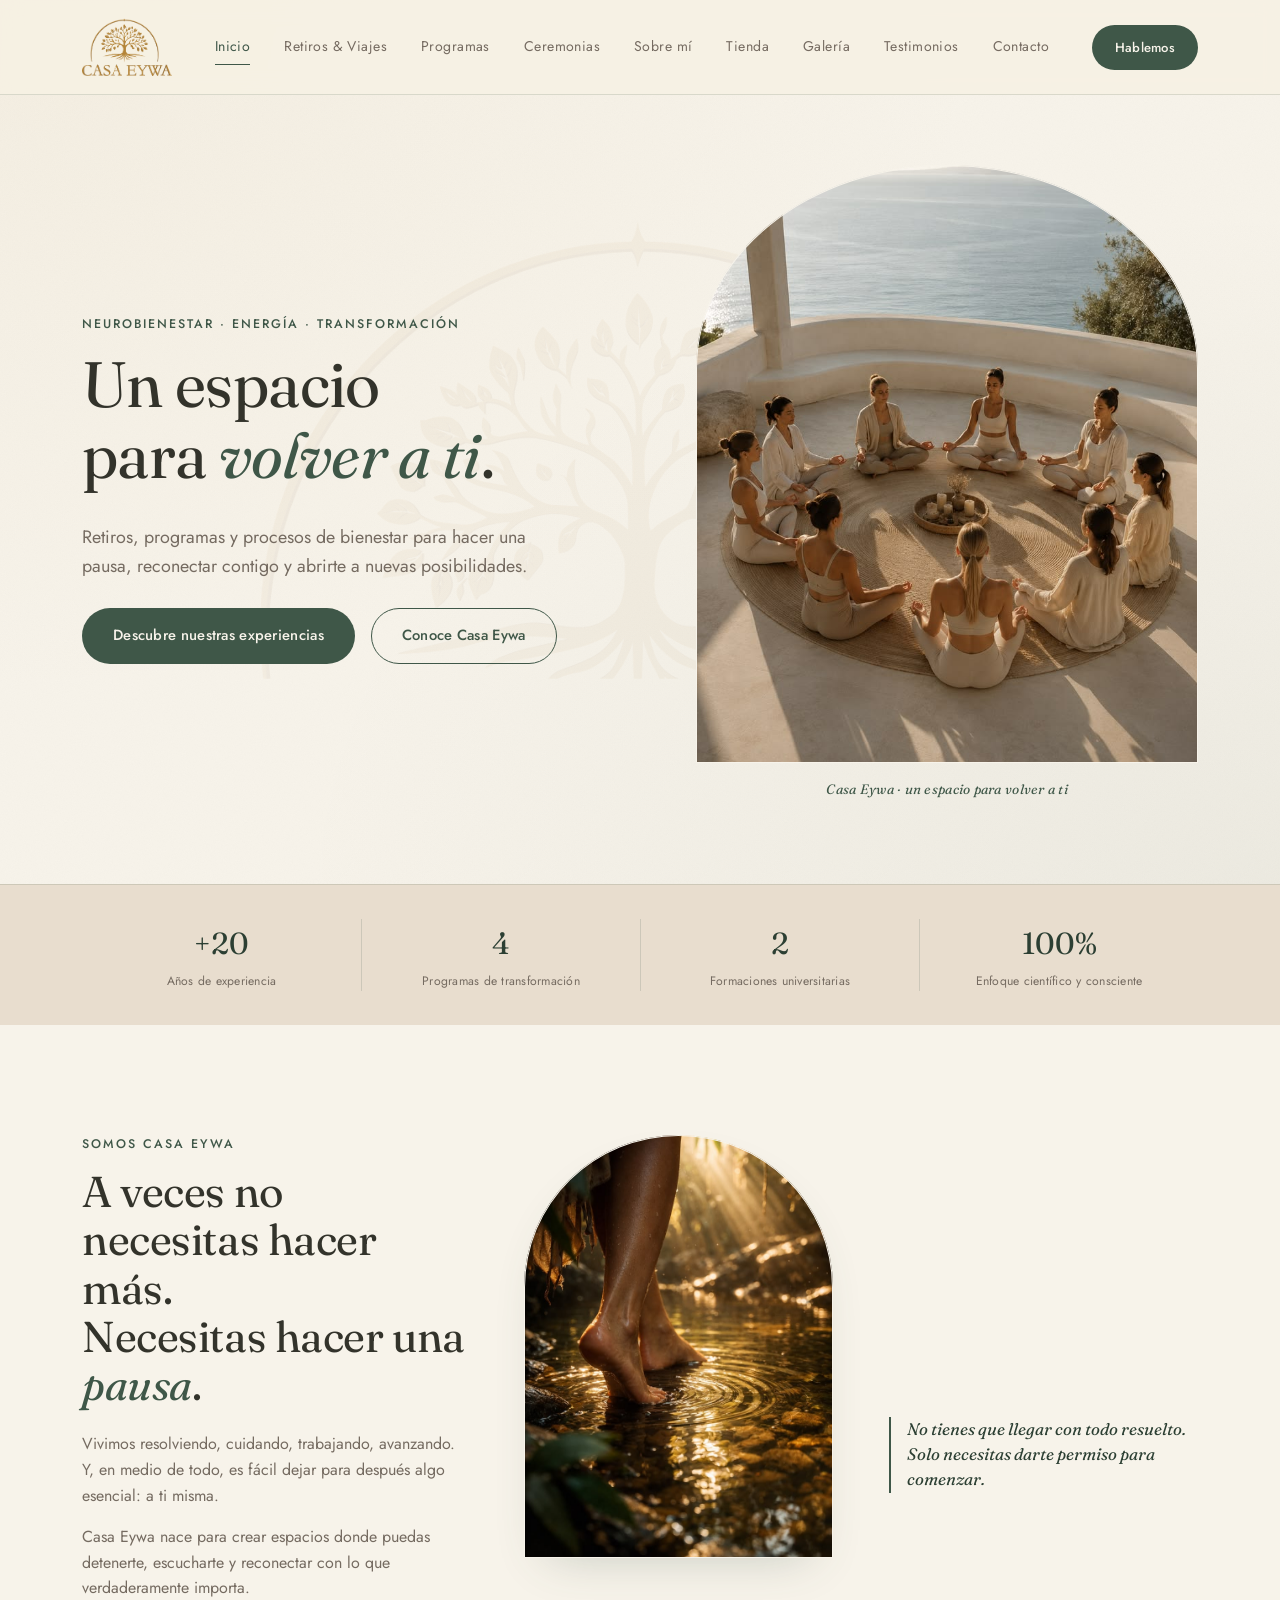
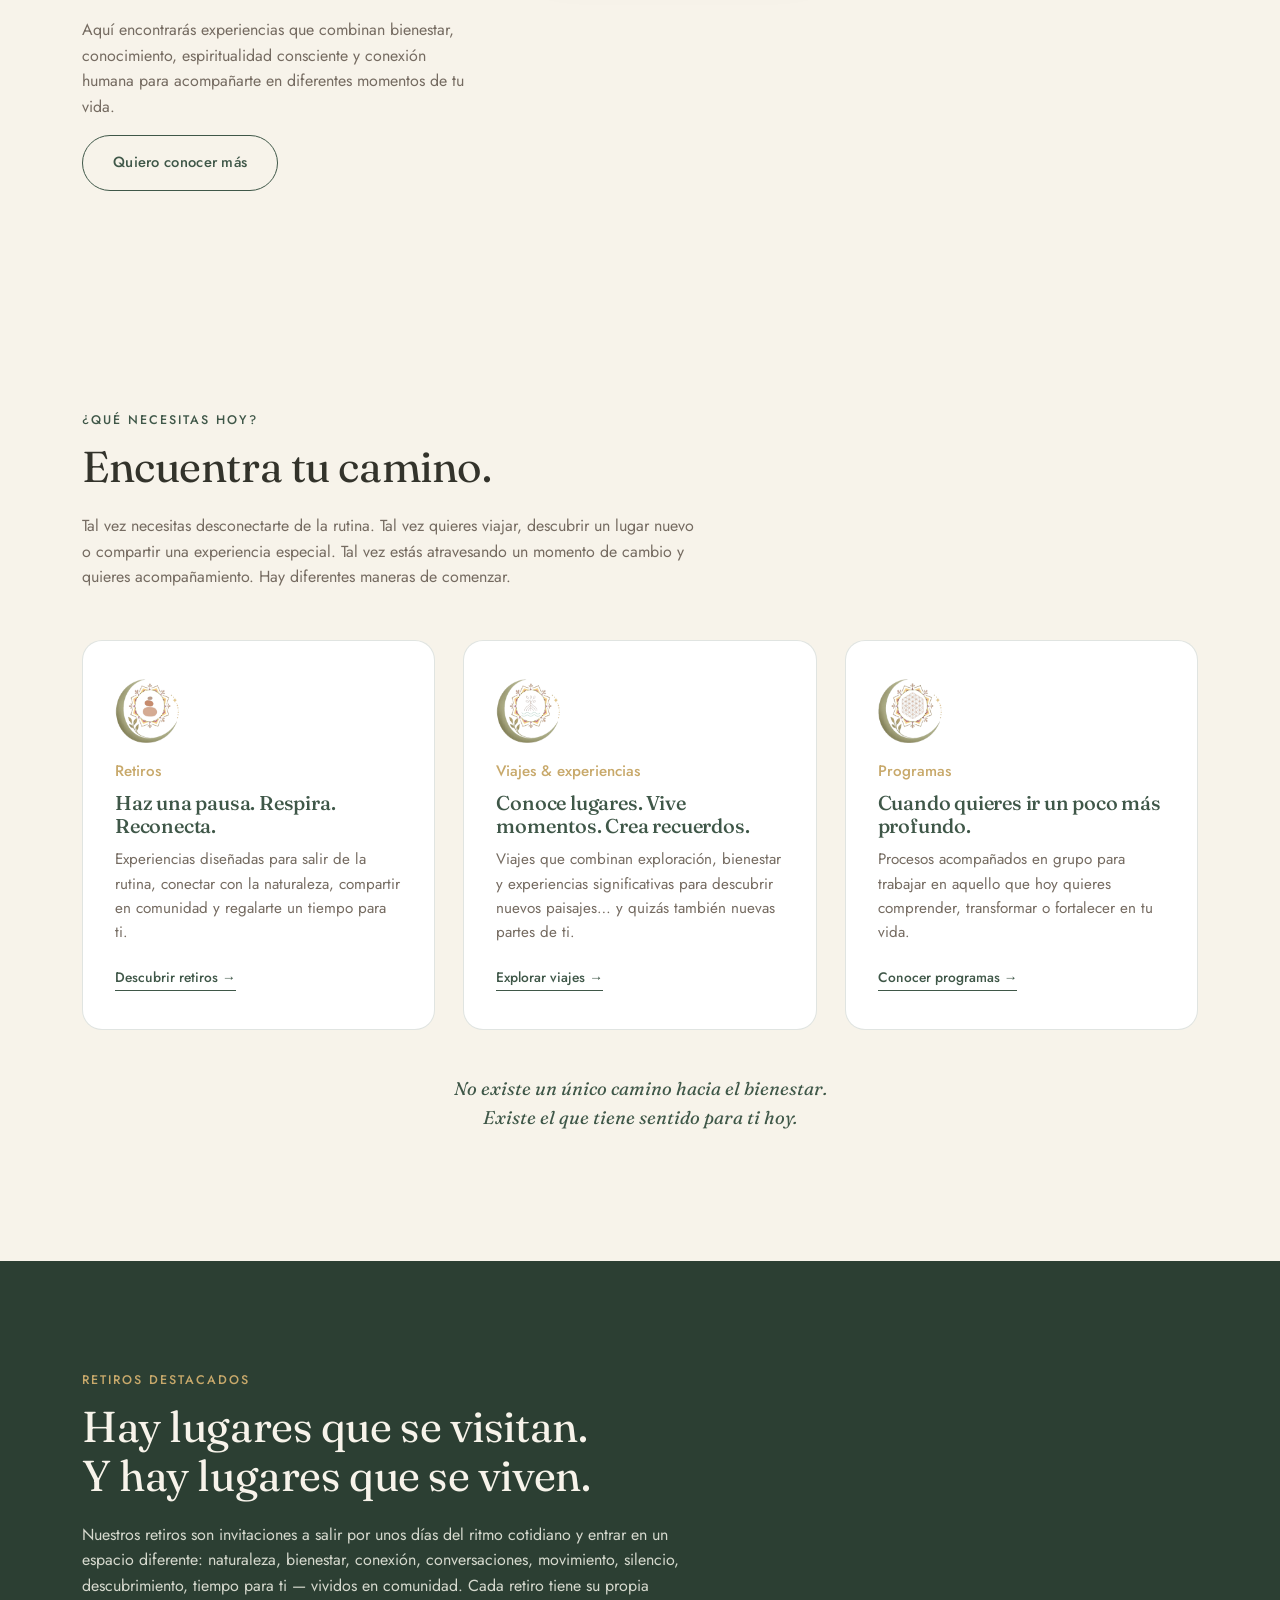
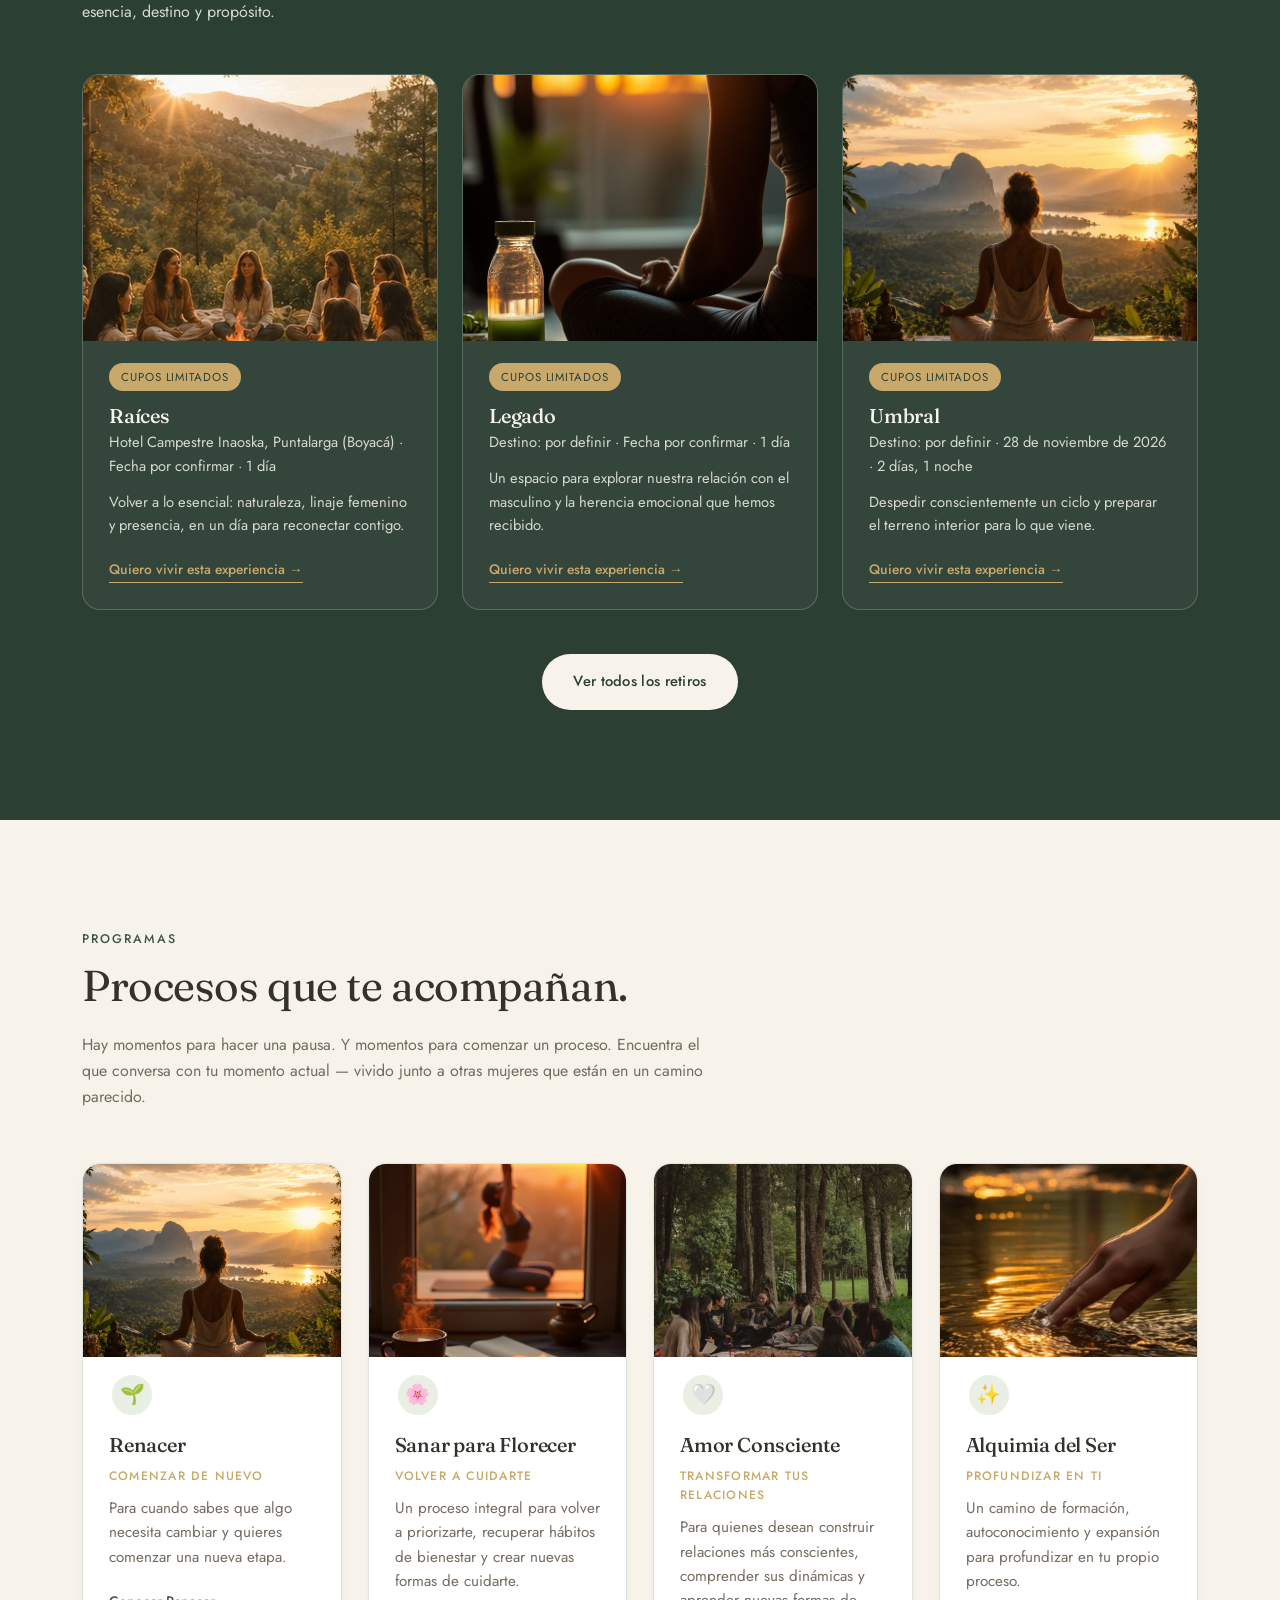
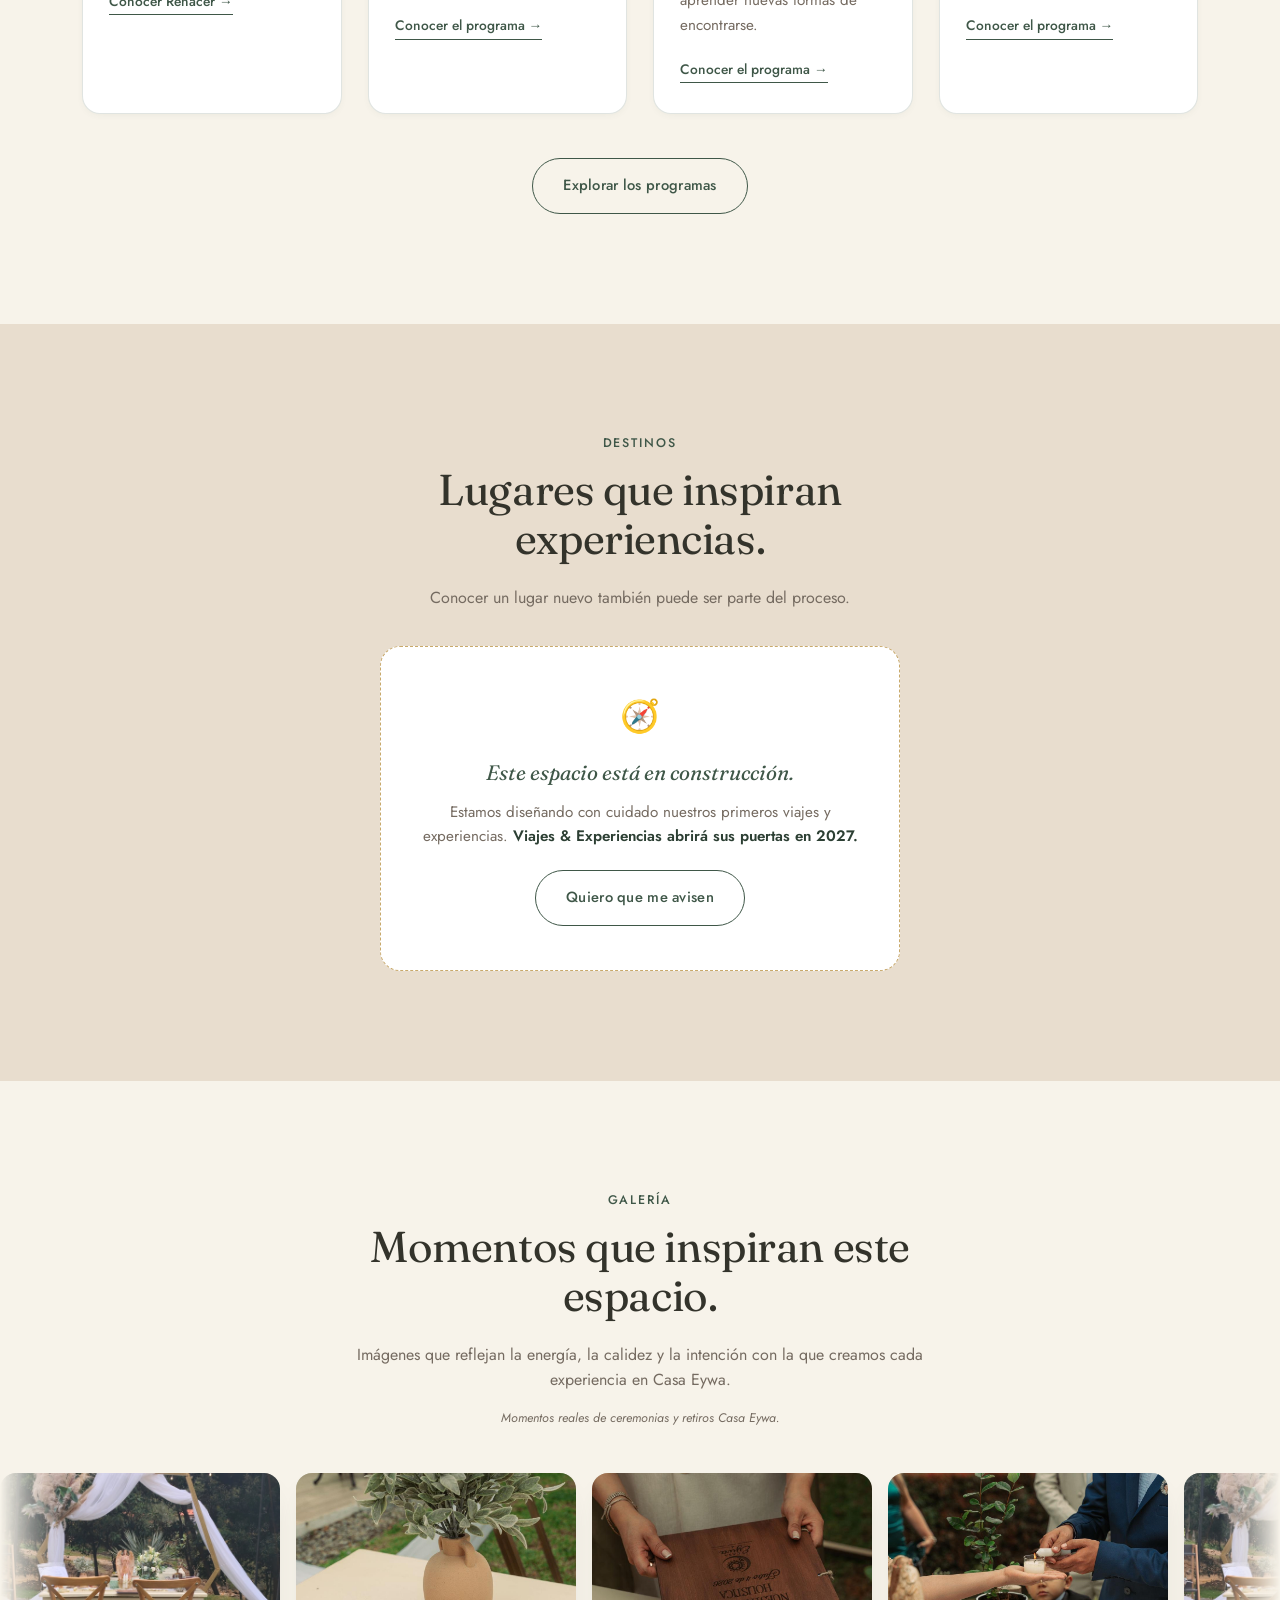
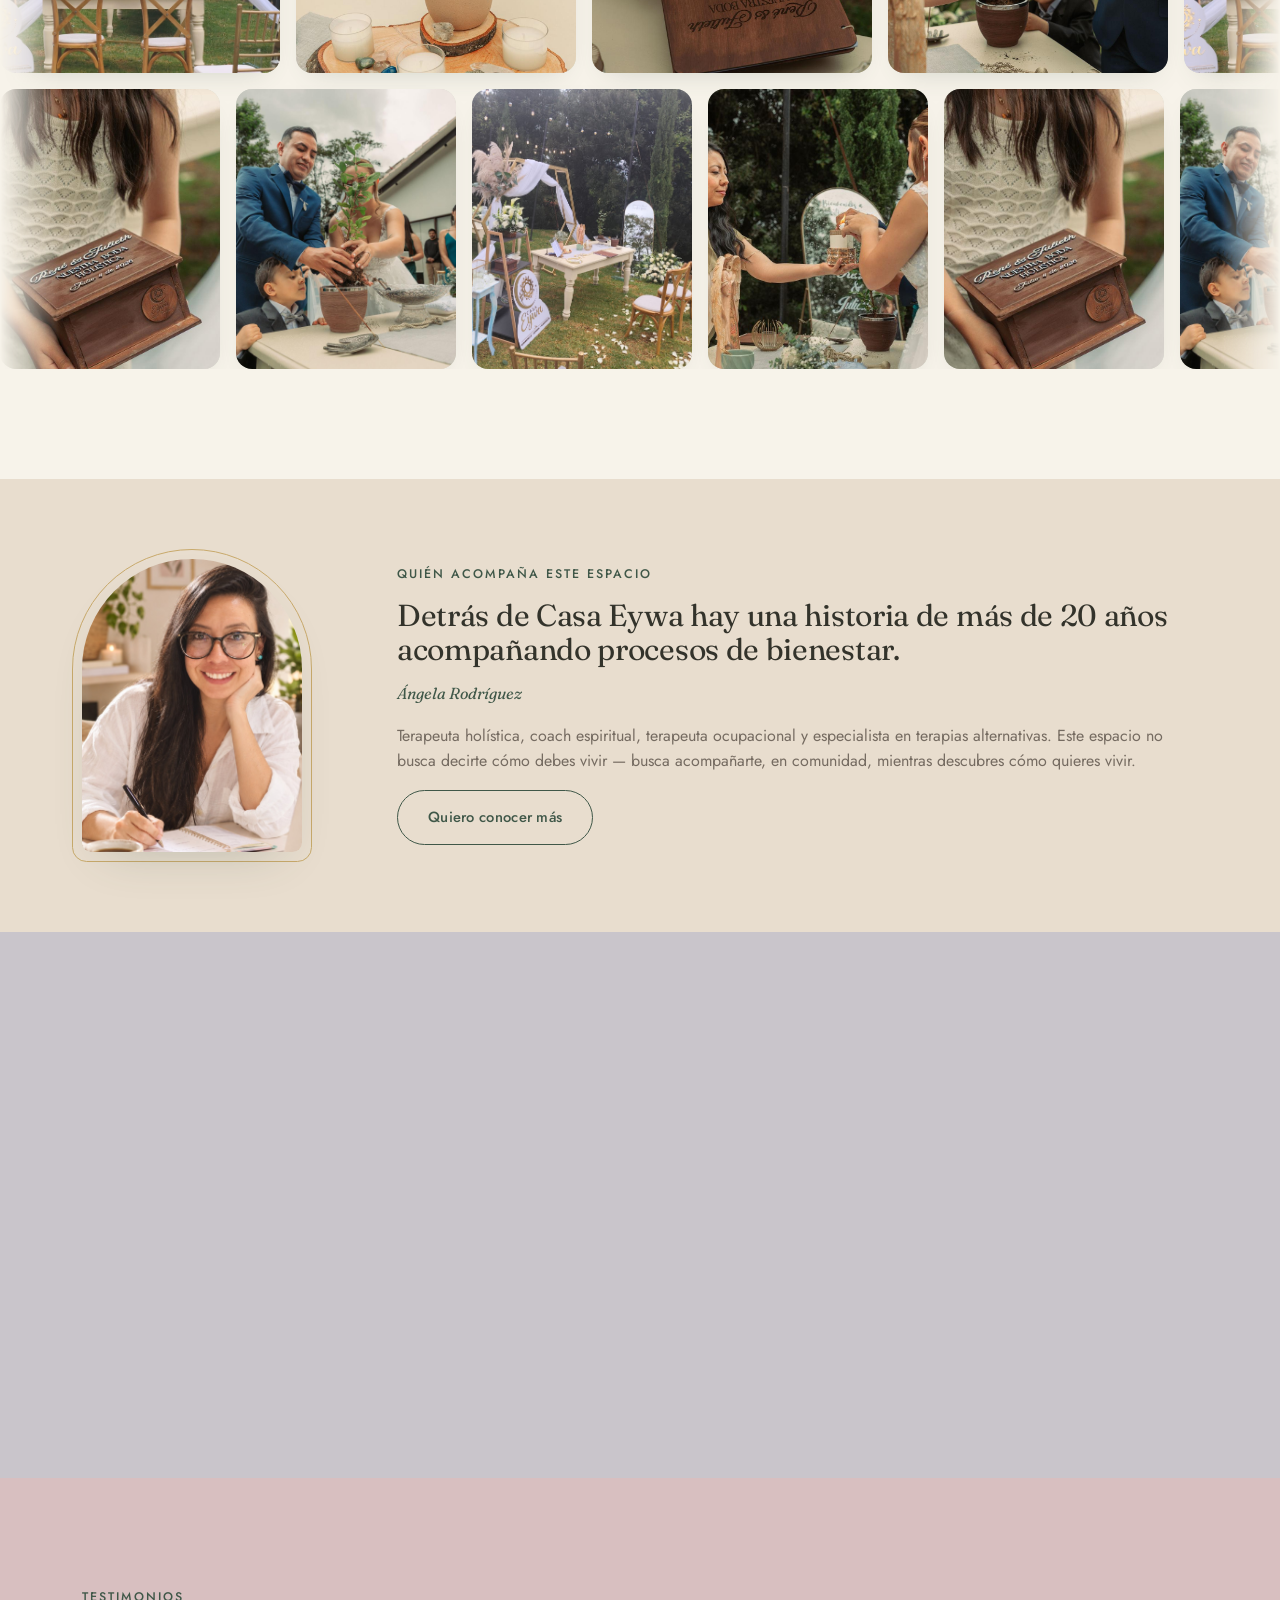
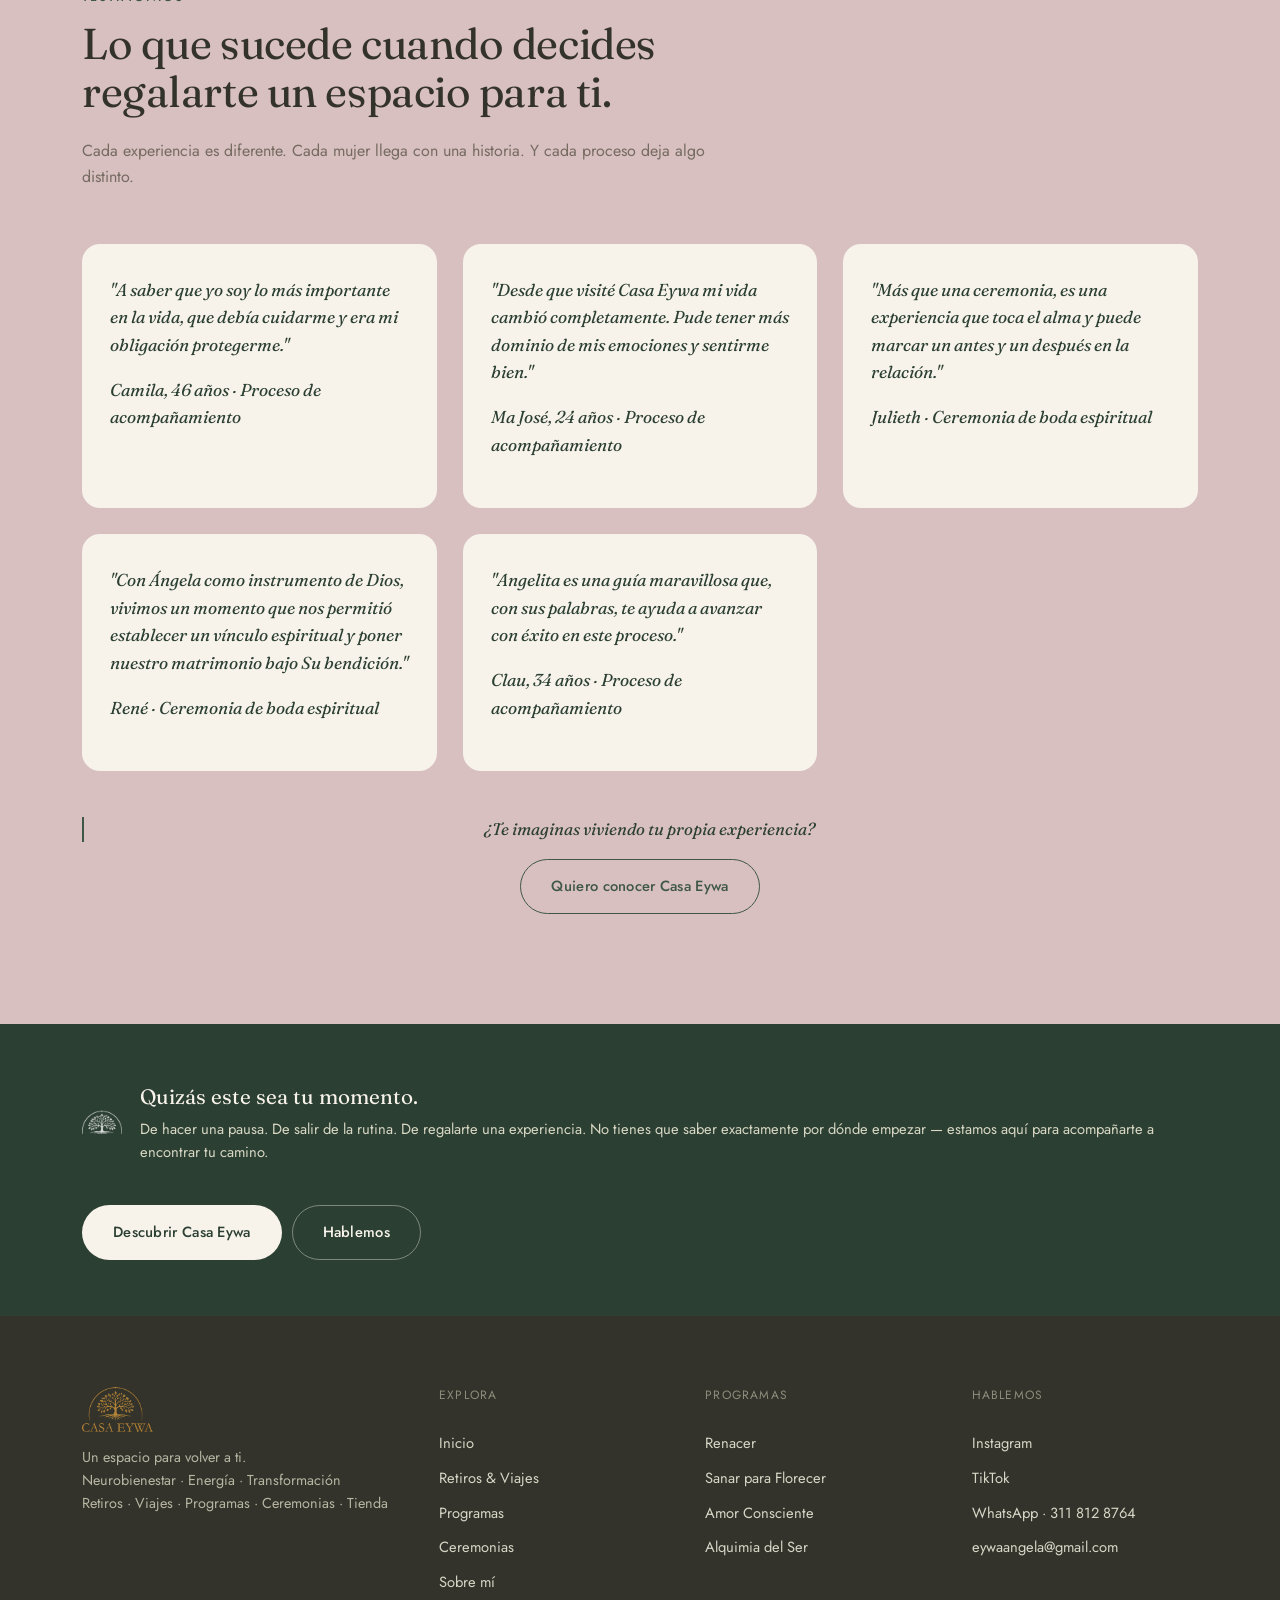
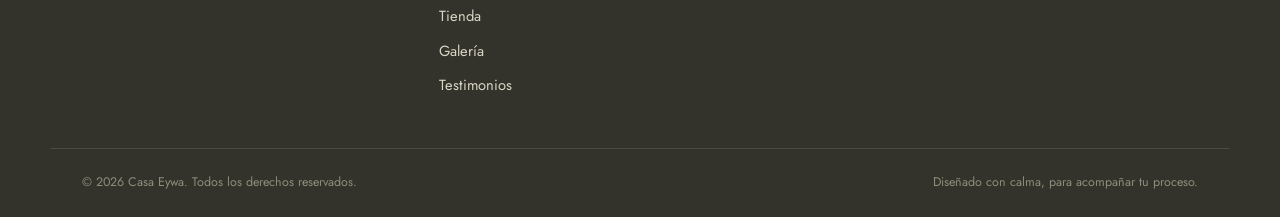
==== index.html @ fda8e7db "Add files via upload" ====
<!DOCTYPE html>
<html lang="es">
<head>
<meta charset="UTF-8">
<meta name="viewport" content="width=device-width, initial-scale=1.0">
<title>Casa Eywa — Un espacio para volver a ti</title>
<meta name="description" content="Retiros, viajes, programas y ceremonias para hacer una pausa, reconectar contigo y vivir experiencias de bienestar en comunidad. Casa Eywa.">
<link rel="preconnect" href="https://fonts.googleapis.com">
<link rel="preconnect" href="https://fonts.gstatic.com" crossorigin>
<link href="https://fonts.googleapis.com/css2?family=Fraunces:ital,opsz,wght@0,9..144,300;0,9..144,400;0,9..144,500;0,9..144,600;1,9..144,400;1,9..144,500&family=Tangerine:wght@400;700&family=Jost:wght@300;400;500;600&display=swap" rel="stylesheet">
<link rel="icon" type="image/png" href="img/favicon.png">
<link rel="stylesheet" href="css/style.css">
</head>
<body>

<img src="img/logo-icon.png" alt="" class="watermark-tree" aria-hidden="true">
<!-- ======================= HEADER ======================= -->
<header class="site-header" id="siteHeader">
  <div class="wrap header-inner">
    <a href="index.html" class="logo">
      <img src="img/logo-full.png" alt="Casa Eywa" class="logo-full-img logo-full-header">
    </a>

    <nav class="main-nav" id="mainNav">
      <a href="index.html" class="active">Inicio</a>
      <a href="retiros-viajes.html">Retiros &amp; Viajes</a>
      <a href="programas.html">Programas</a>
      <a href="ceremonias.html">Ceremonias</a>
      <a href="sobre-mi.html">Sobre mí</a>
      <a href="tienda.html">Tienda</a>
      <a href="index.html#galeria">Galería</a>
      <a href="index.html#testimonios">Testimonios</a>
      <a href="contacto.html">Contacto</a>
    </nav>

    <div class="header-actions">
      <a href="contacto.html" class="btn btn-primary btn-sm">Hablemos</a>
      <button class="nav-toggle" id="navToggle" aria-label="Abrir menú" aria-expanded="false">
        <span></span><span></span><span></span>
      </button>
    </div>
  </div>
</header>

<!-- ======================= HERO ======================= -->
<section class="hero">
  <div class="wrap hero-inner">
    <div class="hero-copy" data-reveal>
      <p class="eyebrow">Neurobienestar · Energía · Transformación</p>
      <h1>Un espacio<br>para <em>volver a ti</em>.</h1>
      <p class="hero-lead">Retiros, programas y procesos de bienestar para hacer una pausa, reconectar contigo y abrirte a nuevas posibilidades.</p>
      <div class="hero-actions">
        <a href="programas.html" class="btn btn-primary">Descubre nuestras experiencias</a>
        <a href="sobre-mi.html" class="btn btn-outline">Conoce Casa Eywa</a>
      </div>
    </div>

    <div class="hero-art" data-reveal>
      <div class="hero-art-frame">
        <img src="img/hero-circulo-mujeres.jpg" alt="Círculo de mujeres en meditación, comunidad y conexión" class="hero-photo-arch">
      </div>
      <p class="hero-art-caption">Casa Eywa · un espacio para volver a ti</p>
    </div>
  </div>

  <div class="stats-bar">
    <div class="wrap stats-inner">
      <div class="stat"><span class="stat-num">+20</span><span class="stat-label">Años de experiencia</span></div>
      <div class="stat"><span class="stat-num">4</span><span class="stat-label">Programas de transformación</span></div>
      <div class="stat"><span class="stat-num">2</span><span class="stat-label">Formaciones universitarias</span></div>
      <div class="stat"><span class="stat-num">100%</span><span class="stat-label">Enfoque científico y consciente</span></div>
    </div>
  </div>
</section>

<!-- ======================= MANIFIESTO ======================= -->
<section class="section manifesto">
  <div class="wrap manifesto-grid">
    <div class="manifesto-text" data-reveal>
      <p class="eyebrow">Somos Casa Eywa</p>
      <h2>A veces no necesitas hacer más.<br>Necesitas hacer una <em>pausa</em>.</h2>
      <p>Vivimos resolviendo, cuidando, trabajando, avanzando. Y, en medio de todo, es fácil dejar para después algo esencial: a ti misma.</p>
      <p>Casa Eywa nace para crear espacios donde puedas detenerte, escucharte y reconectar con lo que verdaderamente importa.</p>
      <p>Aquí encontrarás experiencias que combinan bienestar, conocimiento, espiritualidad consciente y conexión humana para acompañarte en diferentes momentos de tu vida.</p>
      <a href="sobre-mi.html" class="btn btn-outline">Quiero conocer más</a>
    </div>

    <div class="manifesto-art" data-reveal>
      <img src="img/ritual-agua-pies.jpg" alt="Ritual de agua dorada en el bosque, símbolo del camino interior" class="manifesto-photo-arch">
    </div>

    <div class="manifesto-list" data-reveal>
      <p class="need-quote">No tienes que llegar con todo resuelto.<br>Solo necesitas darte permiso para comenzar.</p>
    </div>
  </div>
</section>

<!-- ======================= EXPERIENCIAS — 3 PILARES ======================= -->
<section class="section pillars">
  <div class="wrap">
    <div class="pillars-intro" data-reveal>
      <p class="eyebrow">¿Qué necesitas hoy?</p>
      <h2>Encuentra tu camino.</h2>
      <p>Tal vez necesitas desconectarte de la rutina. Tal vez quieres viajar, descubrir un lugar nuevo o compartir una experiencia especial. Tal vez estás atravesando un momento de cambio y quieres acompañamiento. Hay diferentes maneras de comenzar.</p>
    </div>

    <div class="pillar-grid" data-reveal>
      <article class="pillar-card">
        <span class="pillar-ico"><img src="img/iconos/icono-piedras.png" alt="" class="pillar-ico-img"></span>
        <p class="pillar-kicker">Retiros</p>
        <h3>Haz una pausa. Respira. Reconecta.</h3>
        <p>Experiencias diseñadas para salir de la rutina, conectar con la naturaleza, compartir en comunidad y regalarte un tiempo para ti.</p>
        <a href="retiros-viajes.html#proximos-retiros" class="card-link">Descubrir retiros →</a>
      </article>

      <article class="pillar-card">
        <span class="pillar-ico"><img src="img/iconos/icono-arbol-agua.png" alt="" class="pillar-ico-img"></span>
        <p class="pillar-kicker">Viajes &amp; experiencias</p>
        <h3>Conoce lugares. Vive momentos. Crea recuerdos.</h3>
        <p>Viajes que combinan exploración, bienestar y experiencias significativas para descubrir nuevos paisajes… y quizás también nuevas partes de ti.</p>
        <a href="retiros-viajes.html" class="card-link">Explorar viajes →</a>
      </article>

      <article class="pillar-card">
        <span class="pillar-ico"><img src="img/iconos/icono-flor-vida.png" alt="" class="pillar-ico-img"></span>
        <p class="pillar-kicker">Programas</p>
        <h3>Cuando quieres ir un poco más profundo.</h3>
        <p>Procesos acompañados en grupo para trabajar en aquello que hoy quieres comprender, transformar o fortalecer en tu vida.</p>
        <a href="programas.html" class="card-link">Conocer programas →</a>
      </article>
    </div>

    <p class="transition-line" data-reveal>No existe un único camino hacia el bienestar.<br>Existe el que tiene sentido para ti hoy.</p>
  </div>
</section>

<!-- ======================= RETIROS DESTACADOS ======================= -->
<section class="section retreats" id="retiros">
  <div class="wrap">
    <div class="retreats-intro" data-reveal>
      <p class="eyebrow">Retiros destacados</p>
      <h2>Hay lugares que se visitan.<br>Y hay lugares que se viven.</h2>
      <p>Nuestros retiros son invitaciones a salir por unos días del ritmo cotidiano y entrar en un espacio diferente: naturaleza, bienestar, conexión, conversaciones, movimiento, silencio, descubrimiento, tiempo para ti — vividos en comunidad. Cada retiro tiene su propia esencia, destino y propósito.</p>
    </div>

    <div class="retreat-grid" id="retiros-home-list">
      <!-- Tarjetas de Raíces, Legado y Umbral cargadas desde content/retiros.json -->
    </div>
    <div class="retreats-cta" data-reveal>
      <a href="retiros-viajes.html#proximos-retiros" class="btn btn-light">Ver todos los retiros</a>
    </div>
  </div>
</section>

<!-- ======================= PROGRAMAS ======================= -->
<section class="section programs">
  <div class="wrap">
    <div class="section-head" data-reveal>
      <p class="eyebrow">Programas</p>
      <h2>Procesos que te acompañan.</h2>
      <p>Hay momentos para hacer una pausa. Y momentos para comenzar un proceso. Encuentra el que conversa con tu momento actual — vivido junto a otras mujeres que están en un camino parecido.</p>
    </div>

    <div class="program-grid" data-reveal>
      <article class="program-card">
        <img src="img/meditacion-amanecer.jpg" alt="Meditación al amanecer, un nuevo comienzo" class="program-photo">
        <div class="program-card-body">
        <span class="program-ico">🌱</span>
        <h3>Renacer</h3>
        <p class="program-tag">Comenzar de nuevo</p>
        <p>Para cuando sabes que algo necesita cambiar y quieres comenzar una nueva etapa.</p>
        <a href="programas.html#renacer" class="card-link">Conocer Renacer →</a>
        </div>
      </article>

      <article class="program-card">
        <img src="img/rutina-manana.jpg" alt="Rutina matutina de autocuidado, café y quietud" class="program-photo">
        <div class="program-card-body">
        <span class="program-ico">🌸</span>
        <h3>Sanar para Florecer</h3>
        <p class="program-tag">Volver a cuidarte</p>
        <p>Un proceso integral para volver a priorizarte, recuperar hábitos de bienestar y crear nuevas formas de cuidarte.</p>
        <a href="programas.html#sanar-florecer" class="card-link">Conocer el programa →</a>
        </div>
      </article>

      <article class="program-card">
        <img src="img/ceremonia-bosque.jpg" alt="Círculo de mujeres compartiendo en el bosque" class="program-photo">
        <div class="program-card-body">
        <span class="program-ico">🤍</span>
        <h3>Amor Consciente</h3>
        <p class="program-tag">Transformar tus relaciones</p>
        <p>Para quienes desean construir relaciones más conscientes, comprender sus dinámicas y aprender nuevas formas de encontrarse.</p>
        <a href="programas.html#amor-consciente" class="card-link">Conocer el programa →</a>
        </div>
      </article>

      <article class="program-card">
        <img src="img/ritual-agua-mano.jpg" alt="Ritual espiritual, mano tocando agua dorada" class="program-photo">
        <div class="program-card-body">
        <span class="program-ico">✨</span>
        <h3>Alquimia del Ser</h3>
        <p class="program-tag">Profundizar en ti</p>
        <p>Un camino de formación, autoconocimiento y expansión para profundizar en tu propio proceso.</p>
        <a href="programas.html#alquimia-del-ser" class="card-link">Conocer el programa →</a>
        </div>
      </article>
    </div>
    <div class="retreats-cta" data-reveal>
      <a href="programas.html" class="btn btn-outline">Explorar los programas</a>
    </div>
  </div>
</section>

<!-- ======================= DESTINOS ======================= -->
<section class="section destinos" id="destinos">
  <div class="wrap">
    <div class="section-head" data-reveal style="text-align:center; margin:0 auto 10px;">
      <p class="eyebrow">Destinos</p>
      <h2>Lugares que inspiran experiencias.</h2>
      <p>Conocer un lugar nuevo también puede ser parte del proceso.</p>
    </div>
    <div class="construction-note" data-reveal>
      <span class="construction-ico">🧭</span>
      <p class="construction-title">Este espacio está en construcción.</p>
      <p class="construction-text">Estamos diseñando con cuidado nuestros primeros viajes y experiencias. <strong>Viajes &amp; Experiencias abrirá sus puertas en 2027.</strong></p>
      <a href="contacto.html" class="btn btn-outline">Quiero que me avisen</a>
    </div>
  </div>
</section>

<!-- ======================= GALERÍA ======================= -->
<section class="section gallery" id="galeria">
  <div class="wrap">
    <div class="section-head" data-reveal style="text-align:center; margin:0 auto 10px;">
      <p class="eyebrow">Galería</p>
      <h2>Momentos que inspiran este espacio.</h2>
      <p>Imágenes que reflejan la energía, la calidez y la intención con la que creamos cada experiencia en Casa Eywa.</p>
      <p class="gallery-note">Momentos reales de ceremonias y retiros Casa Eywa.</p>
    </div>
  </div>

  <div class="gallery-marquee" data-reveal>
    <div class="marquee-row row-a">
      <button class="gallery-item" data-full="img/galeria/galeria-01.jpg"><img src="img/galeria/galeria-01.jpg" alt="Arco decorado para una ceremonia Casa Eywa" loading="lazy"></button>
      <button class="gallery-item" data-full="img/galeria/galeria-02.jpg"><img src="img/galeria/galeria-02.jpg" alt="Altar con velas y cristales, ritual Casa Eywa" loading="lazy"></button>
      <button class="gallery-item" data-full="img/galeria/galeria-03.jpg"><img src="img/galeria/galeria-03.jpg" alt="Álbum ceremonial Casa Eywa entregado en una boda" loading="lazy"></button>
      <button class="gallery-item" data-full="img/galeria/galeria-04.jpg"><img src="img/galeria/galeria-04.jpg" alt="Ritual de la llama compartida" loading="lazy"></button>
      <!-- duplicado para loop continuo -->
      <button class="gallery-item" data-full="img/galeria/galeria-01.jpg" aria-hidden="true" tabindex="-1"><img src="img/galeria/galeria-01.jpg" alt="" loading="lazy"></button>
      <button class="gallery-item" data-full="img/galeria/galeria-02.jpg" aria-hidden="true" tabindex="-1"><img src="img/galeria/galeria-02.jpg" alt="" loading="lazy"></button>
      <button class="gallery-item" data-full="img/galeria/galeria-03.jpg" aria-hidden="true" tabindex="-1"><img src="img/galeria/galeria-03.jpg" alt="" loading="lazy"></button>
      <button class="gallery-item" data-full="img/galeria/galeria-04.jpg" aria-hidden="true" tabindex="-1"><img src="img/galeria/galeria-04.jpg" alt="" loading="lazy"></button>
    </div>
    <div class="marquee-row row-b">
      <button class="gallery-item" data-full="img/galeria/galeria-05.jpg"><img src="img/galeria/galeria-05.jpg" alt="Caja ceremonial personalizada Casa Eywa" loading="lazy"></button>
      <button class="gallery-item" data-full="img/galeria/galeria-06.jpg"><img src="img/galeria/galeria-06.jpg" alt="Siembra simbólica en una ceremonia Casa Eywa" loading="lazy"></button>
      <button class="gallery-item" data-full="img/galeria/galeria-07.jpg"><img src="img/galeria/galeria-07.jpg" alt="Mesa ritual simbólica en una ceremonia Casa Eywa" loading="lazy"></button>
      <button class="gallery-item" data-full="img/galeria/galeria-08.jpg"><img src="img/galeria/galeria-08.jpg" alt="Encendido de vela simbólica en ceremonia Casa Eywa" loading="lazy"></button>
      <!-- duplicado para loop continuo -->
      <button class="gallery-item" data-full="img/galeria/galeria-05.jpg" aria-hidden="true" tabindex="-1"><img src="img/galeria/galeria-05.jpg" alt="" loading="lazy"></button>
      <button class="gallery-item" data-full="img/galeria/galeria-06.jpg" aria-hidden="true" tabindex="-1"><img src="img/galeria/galeria-06.jpg" alt="" loading="lazy"></button>
      <button class="gallery-item" data-full="img/galeria/galeria-07.jpg" aria-hidden="true" tabindex="-1"><img src="img/galeria/galeria-07.jpg" alt="" loading="lazy"></button>
      <button class="gallery-item" data-full="img/galeria/galeria-08.jpg" aria-hidden="true" tabindex="-1"><img src="img/galeria/galeria-08.jpg" alt="" loading="lazy"></button>
    </div>
  </div>
</section>

<!-- Lightbox -->
<div class="lightbox" id="lightbox">
  <button class="lightbox-close" id="lightboxClose" aria-label="Cerrar">×</button>
  <img src="" alt="" id="lightboxImg">
</div>

<!-- ======================= QUIÉN ACOMPAÑA ESTE ESPACIO ======================= -->
<section class="about-teaser">
  <div class="wrap about-grid">
    <div class="about-photo" data-reveal>
      <img src="img/angela-photo-2.jpg" alt="Ángela Rodríguez, quien guía Casa Eywa" style="object-position:center 15%;">
      <span class="about-photo-frame" aria-hidden="true"></span>
    </div>
    <div class="about-copy" data-reveal>
      <p class="eyebrow">Quién acompaña este espacio</p>
      <h2>Detrás de Casa Eywa hay una historia de más de 20 años acompañando procesos de bienestar.</h2>
      <p class="about-name">Ángela Rodríguez</p>
      <p>Terapeuta holística, coach espiritual, terapeuta ocupacional y especialista en terapias alternativas. Este espacio no busca decirte cómo debes vivir — busca acompañarte, en comunidad, mientras descubres cómo quieres vivir.</p>
      <a href="sobre-mi.html" class="btn btn-outline">Quiero conocer más</a>
    </div>
  </div>
</section>

<!-- ======================= TIENDA ======================= -->
<section class="section shop-teaser">
  <div class="wrap shop-grid">
    <div class="shop-copy" data-reveal>
      <p class="eyebrow">Tienda</p>
      <h2>Llévate un pedacito de Casa Eywa contigo.</h2>
      <p>Herramientas, kits y experiencias para acompañar tus momentos de pausa, conexión, intención y bienestar. Tu experiencia no termina cuando sales de Casa Eywa — puedes llevarla contigo.</p>
      <a href="tienda.html" class="btn btn-primary">Explorar la tienda</a>
    </div>
    <div class="shop-art" data-reveal>
      <p class="need-title">¿Qué estás buscando hoy?</p>
      <div class="shop-needs">
        <div class="shop-need"><b>🌿 Quiero cuidarme</b>Amor propio · Bienestar</div>
        <div class="shop-need"><b>🌙 Quiero pausar</b>Meditación · Rituales</div>
        <div class="shop-need"><b>✨ Nueva etapa</b>Limpieza · Intenciones</div>
        <div class="shop-need"><b>💫 Posibilidades</b>Abundancia</div>
        <div class="shop-need"><b>🤍 Regalar</b>Kits · Experiencias</div>
        <div class="shop-need"><b>📖 Trabajar en mí</b>Programas digitales</div>
      </div>
    </div>
  </div>
</section>

<!-- ======================= TESTIMONIOS ======================= -->
<section class="section testimonials" id="testimonios">
  <div class="wrap">
    <div class="section-head" data-reveal>
      <p class="eyebrow">Testimonios</p>
      <h2>Lo que sucede cuando decides regalarte un espacio para ti.</h2>
      <p>Cada experiencia es diferente. Cada mujer llega con una historia. Y cada proceso deja algo distinto.</p>
    </div>
    <div class="testimonial-grid" data-reveal>
      <div class="testimonial-card">
        <p>"A saber que yo soy lo más importante en la vida, que debía cuidarme y era mi obligación protegerme."</p>
        <p class="testimonial-who">Camila, 46 años · Proceso de acompañamiento</p>
      </div>
      <div class="testimonial-card">
        <p>"Desde que visité Casa Eywa mi vida cambió completamente. Pude tener más dominio de mis emociones y sentirme bien."</p>
        <p class="testimonial-who">Ma José, 24 años · Proceso de acompañamiento</p>
      </div>
      <div class="testimonial-card">
        <p>"Más que una ceremonia, es una experiencia que toca el alma y puede marcar un antes y un después en la relación."</p>
        <p class="testimonial-who">Julieth · Ceremonia de boda espiritual</p>
      </div>
      <div class="testimonial-card">
        <p>"Con Ángela como instrumento de Dios, vivimos un momento que nos permitió establecer un vínculo espiritual y poner nuestro matrimonio bajo Su bendición."</p>
        <p class="testimonial-who">René · Ceremonia de boda espiritual</p>
      </div>
      <div class="testimonial-card">
        <p>"Angelita es una guía maravillosa que, con sus palabras, te ayuda a avanzar con éxito en este proceso."</p>
        <p class="testimonial-who">Clau, 34 años · Proceso de acompañamiento</p>
      </div>
    </div>
    <div class="testimonials-cta" data-reveal>
      <p class="need-quote">¿Te imaginas viviendo tu propia experiencia?</p>
      <a href="sobre-mi.html" class="btn btn-outline">Quiero conocer Casa Eywa</a>
    </div>
  </div>
</section>

<!-- ======================= CTA / NEWSLETTER ======================= -->
<section class="cta-band">
  <div class="wrap cta-inner">
    <div class="cta-copy">
      <span class="cta-mark" aria-hidden="true"><img src="img/logo-icon.png" alt="" width="40" height="24" style="filter:brightness(0) invert(1) opacity(.85);"></span>
      <div>
        <p class="cta-title">Quizás este sea tu momento.</p>
        <p class="cta-sub">De hacer una pausa. De salir de la rutina. De regalarte una experiencia. No tienes que saber exactamente por dónde empezar — estamos aquí para acompañarte a encontrar tu camino.</p>
      </div>
    </div>
    <div class="cta-form">
      <a href="programas.html" class="btn btn-light">Descubrir Casa Eywa</a>
      <a href="https://wa.me/573118128764" target="_blank" rel="noopener" class="btn btn-ghost" style="border-color:rgba(247,243,234,.4); color:var(--cream);">Hablemos</a>
    </div>
  </div>
</section>

<!-- ======================= FOOTER ======================= -->
<footer class="site-footer">
  <div class="wrap footer-grid">
    <div class="footer-brand">
      <a href="index.html" class="logo">
        <img src="img/logo-full.png" alt="Casa Eywa" class="logo-full-img logo-full-footer">
      </a>
      <p>Un espacio para volver a ti.<br>Neurobienestar · Energía · Transformación<br>Retiros · Viajes · Programas · Ceremonias · Tienda</p>
    </div>

    <div class="footer-col">
      <p class="footer-heading">Explora</p>
      <a href="index.html">Inicio</a>
      <a href="retiros-viajes.html">Retiros &amp; Viajes</a>
      <a href="programas.html">Programas</a>
      <a href="ceremonias.html">Ceremonias</a>
      <a href="sobre-mi.html">Sobre mí</a>
      <a href="tienda.html">Tienda</a>
      <a href="index.html#galeria">Galería</a>
      <a href="index.html#testimonios">Testimonios</a>
    </div>

    <div class="footer-col">
      <p class="footer-heading">Programas</p>
      <a href="programas.html#renacer">Renacer</a>
      <a href="programas.html#sanar-florecer">Sanar para Florecer</a>
      <a href="programas.html#amor-consciente">Amor Consciente</a>
      <a href="programas.html#alquimia-del-ser">Alquimia del Ser</a>
    </div>

    <div class="footer-col">
      <p class="footer-heading">Hablemos</p>
      <a href="https://instagram.com/casaeywa" target="_blank" rel="noopener">Instagram</a>
      <a href="https://tiktok.com/@casaeywa" target="_blank" rel="noopener">TikTok</a>
      <a href="https://wa.me/573118128764" target="_blank" rel="noopener">WhatsApp · 311 812 8764</a>
      <a href="mailto:eywaangela@gmail.com">eywaangela@gmail.com</a>
    </div>
  </div>
  <div class="wrap footer-bottom">
    <span>© 2026 Casa Eywa. Todos los derechos reservados.</span>
    <span>Diseñado con calma, para acompañar tu proceso.</span>
  </div>
</footer>

<script src="js/main.js"></script>
<script src="js/render-content.js"></script>
</body>
</html>
---- css/style.css ----
/* ============================================================
   CASA EYWA — Design tokens
   ============================================================ */
:root{
  /* Paleta oficial Casa Eywa */
  --cream: #F7F3EA;       /* Marfil Casa — fondo principal */
  --cream-deep: #E8DDCE;  /* Arena Suave — fondos secundarios, tarjetas */
  --sage: #A8B5A0;        /* Salvia — botones secundarios, detalles */
  --olive: #3F5748;       /* Verde Bosque — títulos, textos importantes */
  --olive-deep: #2C3F33;
  --rose: #D8BFC0;        /* Rosa Empolvado — toques femeninos */
  --lavender: #C9C5CB;    /* Lavanda Gris — secciones suaves */
  --gold: #C8A96B;        /* Dorado Champaña — líneas, iconos, acentos */
  --taupe: #756B61;       /* Tierra Taupe — texto secundario */

  --ink: #33332B;
  --ink-soft: var(--taupe);
  --olive-pale: #EAEFE6;
  --terracotta: var(--gold);
  --line: rgba(63,87,72,0.16);
  --shadow: 0 20px 50px -25px rgba(63,87,72,0.3);

  --font-display: "Fraunces", "Iowan Old Style", serif;
  --font-script: "Tangerine", cursive;
  --font-body: "Jost", "Helvetica Neue", Arial, sans-serif;

  --container: 1180px;
}

*{ box-sizing:border-box; }
html{ scroll-behavior:smooth; }
body{
  margin:0;
  font-family:var(--font-body);
  color:var(--ink);
  background-color:var(--cream);
  background-image:
    radial-gradient(ellipse at top left, rgba(200,169,107,0.07), transparent 55%),
    radial-gradient(ellipse at bottom right, rgba(63,87,72,0.06), transparent 55%),
    url("data:image/svg+xml,%3Csvg xmlns='http://www.w3.org/2000/svg' width='180' height='180'%3E%3Cfilter id='n'%3E%3CfeTurbulence type='fractalNoise' baseFrequency='0.9' numOctaves='2' stitchTiles='stitch'/%3E%3CfeColorMatrix type='saturate' values='0'/%3E%3C/filter%3E%3Crect width='100%25' height='100%25' filter='url(%23n)' opacity='0.035'/%3E%3C/svg%3E");
  background-attachment:fixed;
  line-height:1.6;
  -webkit-font-smoothing:antialiased;
  position:relative;
}
.watermark-tree{
  position:fixed; top:50%; left:50%; transform:translate(-50%,-50%);
  width:60vw; max-width:760px; height:auto;
  opacity:.05; z-index:0; pointer-events:none;
}
img{ max-width:100%; display:block; }
a{ color:inherit; text-decoration:none; }
h1,h2,h3{
  font-family:var(--font-display);
  font-weight:500;
  line-height:1.12;
  margin:0 0 .5em;
  letter-spacing:-0.01em;
}
h1{ font-size:clamp(2.6rem, 5vw, 4.2rem); font-weight:400; }
h2{ font-size:clamp(1.9rem, 3.4vw, 2.7rem); font-weight:400; }
h3{ font-size:1.25rem; font-weight:500; }
em{ font-style:italic; color:var(--olive); font-weight:400; }
p{ margin:0 0 1em; color:var(--ink-soft); }

.wrap{ max-width:var(--container); margin:0 auto; padding:0 32px; }
.section{ padding:110px 0; }
@media (max-width:900px){ .section{ padding:72px 0; } }

.eyebrow{
  font-family:var(--font-body);
  font-size:.78rem;
  letter-spacing:.16em;
  text-transform:uppercase;
  color:var(--olive);
  font-weight:500;
  margin-bottom:1em;
}

/* Buttons */
.btn{
  display:inline-flex; align-items:center; justify-content:center;
  padding:15px 30px;
  border-radius:100px;
  font-family:var(--font-body);
  font-size:.92rem;
  font-weight:500;
  letter-spacing:.02em;
  border:1px solid transparent;
  cursor:pointer;
  transition:all .25s ease;
  white-space:nowrap;
}
.btn-primary{ background:var(--olive); color:var(--cream); }
.btn-primary:hover{ background:var(--olive-deep); transform:translateY(-1px); }
.btn-outline{ background:transparent; color:var(--olive); border-color:var(--olive); }
.btn-outline:hover{ background:var(--olive); color:var(--cream); }
.btn-ghost{ background:transparent; color:var(--ink); border-color:var(--line); }
.btn-ghost:hover{ border-color:var(--olive); color:var(--olive); }
.btn-light{ background:var(--cream); color:var(--olive-deep); }
.btn-light:hover{ background:#fff; }
.btn-sm{ padding:11px 22px; font-size:.82rem; }

/* ============================================================
   HEADER
   ============================================================ */
.site-header{
  position:sticky; top:0; z-index:100;
  background:rgba(247,241,228,.9);
  backdrop-filter:blur(10px);
  border-bottom:1px solid var(--line);
}
.header-inner{
  display:flex; align-items:center; justify-content:space-between;
  padding:18px 32px;
  gap:24px;
}
.logo{ display:flex; align-items:center; gap:10px; flex-shrink:0; }
.logo-full-img{ display:block; width:auto; }
.logo-full-header{ height:58px; }
.logo-full-footer{ height:46px; }
@media (max-width:980px){ .logo-full-header{ height:48px; } }

.main-nav{ display:flex; gap:34px; }
.main-nav a{
  font-size:.88rem; letter-spacing:.03em;
  color:var(--ink-soft);
  padding:6px 0;
  border-bottom:1px solid transparent;
  transition:color .2s, border-color .2s;
}
.main-nav a:hover, .main-nav a.active{ color:var(--olive); border-color:var(--olive); }

.header-actions{ display:flex; align-items:center; gap:12px; }
.nav-toggle{
  display:none; flex-direction:column; gap:5px;
  background:none; border:none; cursor:pointer; padding:6px;
}
.nav-toggle span{ width:22px; height:1.5px; background:var(--ink); }

@media (max-width:980px){
  .main-nav{
    position:fixed; inset:70px 0 0 0; z-index:90;
    background:var(--cream);
    flex-direction:column; align-items:center; justify-content:center;
    gap:28px;
    transform:translateY(-110%);
    transition:transform .35s ease;
    overflow-y:auto;
    padding:32px 24px;
  }
  .main-nav.open{ transform:translateY(0); }
  .main-nav a{ font-size:1.2rem; }
  .header-actions .btn-ghost{ display:none; }
  .nav-toggle{ display:flex; }
}

@media (max-width:420px){
  .header-inner{ padding:16px 18px; gap:12px; }
  .btn-sm{ padding:9px 16px; font-size:.78rem; }
}

/* ============================================================
   HERO
   ============================================================ */
.hero{ position:relative; overflow:hidden; }
.hero-inner{
  display:grid; grid-template-columns:1.05fr .95fr;
  align-items:center;
  gap:60px;
  padding-top:70px; padding-bottom:70px;
}
.hero-lead{ font-size:1.12rem; max-width:460px; }
.hero-actions{ display:flex; gap:16px; flex-wrap:wrap; margin-top:28px; }

.hero-art{ position:relative; }
.hero-art-frame{ position:relative; }
.hero-photo-arch{
  width:100%; aspect-ratio:520/620; object-fit:cover; display:block;
  border-radius:50% 50% 0 0 / 34% 34% 0 0;
  filter:drop-shadow(var(--shadow));
}
.hero-art-frame::after{
  content:''; position:absolute; inset:0;
  border-radius:50% 50% 0 0 / 34% 34% 0 0;
  border:1px solid var(--cream);
  pointer-events:none;
}
.hero-illustration{ width:100%; height:auto; filter:drop-shadow(var(--shadow)); }
.hero-art-caption{
  text-align:center; margin-top:16px;
  color:var(--olive); font-size:.85rem; letter-spacing:.02em;
  font-style:italic; font-family:var(--font-display);
}

.stats-bar{ border-top:1px solid var(--line); background:var(--cream-deep); }
.stats-inner{
  display:grid; grid-template-columns:repeat(4,1fr);
  padding:34px 32px;
}
.stat{
  text-align:center;
  border-left:1px solid var(--line);
  padding:0 12px;
}
.stat:first-child{ border-left:none; }
.stat-num{
  display:block; font-family:var(--font-display); font-size:1.9rem; color:var(--olive-deep);
}
.stat-label{
  display:block; font-size:.76rem; color:var(--ink-soft); letter-spacing:.02em; margin-top:4px;
}

@media (max-width:900px){
  .hero-inner{ grid-template-columns:1fr; padding-top:44px; }
  .hero-art{ order:-1; max-width:340px; margin:0 auto; }
  .stats-inner{ grid-template-columns:1fr 1fr; row-gap:24px; }
  .stat:nth-child(3){ border-left:none; }
}

/* ============================================================
   MANIFIESTO
   ============================================================ */
.manifesto-grid{
  display:grid;
  grid-template-columns: 1fr .8fr .8fr;
  gap:56px;
  align-items:start;
}
.manifesto-text p{ max-width:440px; }
.manifesto-art{ position:relative; }
.manifesto-photo-arch{
  width:100%; aspect-ratio:380/520; object-fit:cover; display:block;
  border-radius:50% 50% 0 0 / 36% 36% 0 0;
  box-shadow:var(--shadow);
}
.manifesto-art::after{
  content:''; position:absolute; inset:0;
  border-radius:50% 50% 0 0 / 36% 36% 0 0;
  border:1px solid var(--cream);
  pointer-events:none;
}

.manifesto-list{ display:flex; align-items:center; height:100%; }
.need-title{
  font-family:var(--font-display); font-style:italic; font-size:1.2rem; color:var(--olive-deep);
  margin-bottom:.6em;
}
.need-list{ list-style:none; margin:0 0 34px; padding:0; }
.need-list li{
  display:flex; align-items:center; gap:12px;
  padding:14px 0;
  border-bottom:1px solid var(--line);
  font-size:.98rem; color:var(--ink);
}
.need-ico{ font-size:1.05rem; }
.need-quote{
  font-family:var(--font-display); font-style:italic; color:var(--olive-deep);
  font-size:1.05rem; line-height:1.5; border-left:2px solid var(--olive); padding-left:16px;
}

@media (max-width:980px){
  .manifesto-grid{ grid-template-columns:1fr; }
  .manifesto-art{ max-width:320px; margin:0 auto; }
}

/* ============================================================
   PROGRAMS
   ============================================================ */
.section-head{ max-width:640px; margin-bottom:54px; }
.program-grid{
  display:grid; grid-template-columns:repeat(4,1fr); gap:26px;
}
.program-card{
  background:#fff;
  border:1px solid var(--line);
  border-radius:18px;
  overflow:hidden;
  box-shadow:0 2px 10px -4px rgba(63,87,72,0.12);
  transition:transform .25s ease, box-shadow .25s ease, border-color .25s ease;
}
.program-card:hover{ transform:translateY(-5px); box-shadow:0 26px 44px -22px rgba(63,87,72,0.32); border-color:var(--olive); }
.program-photo{ width:100%; aspect-ratio:4/3; object-fit:cover; display:block; }
.program-card-body{ padding:26px 26px 30px; }
.program-ico{
  display:inline-flex; align-items:center; justify-content:center;
  width:46px; height:46px; border-radius:50%;
  background:var(--olive-pale); font-size:1.25rem;
  margin-top:-46px; margin-bottom:16px;
  border:3px solid #fff;
  position:relative; z-index:2;
}

/* ============================================================
   DESTINOS
   ============================================================ */
.destinos{ background:var(--cream-deep); }
.construction-note{
  max-width:520px; margin:36px auto 0; text-align:center;
  background:#fff; border:1px dashed var(--gold);
  border-radius:20px; padding:44px 36px;
}
.construction-ico{ font-size:2rem; display:block; margin-bottom:14px; }
.construction-title{
  font-family:var(--font-display); font-style:italic; color:var(--olive);
  font-size:1.3rem; margin-bottom:10px;
}
.construction-text{ font-size:.95rem; margin-bottom:22px; }
.construction-text strong{ color:var(--olive-deep); font-weight:600; }
.destinos-grid{ display:grid; grid-template-columns:repeat(4,1fr); gap:20px; margin-top:44px; }
.destino-card{
  position:relative; border-radius:18px; overflow:hidden;
  aspect-ratio:3/4; box-shadow:var(--shadow);
}
.destino-card img{ width:100%; height:100%; object-fit:cover; display:block; transition:transform .5s ease; }
.destino-card:hover img{ transform:scale(1.06); }
.destino-card::after{
  content:''; position:absolute; inset:0;
  background:linear-gradient(to top, rgba(43,42,33,.65), rgba(43,42,33,0) 55%);
}
.destino-label{
  position:absolute; left:18px; bottom:16px; z-index:2;
  color:#fff; font-family:var(--font-display); font-size:1.1rem; letter-spacing:.02em;
}

@media (max-width:900px){ .destinos-grid{ grid-template-columns:1fr 1fr; } }
@media (max-width:520px){ .destinos-grid{ grid-template-columns:1fr; } }
.program-tag{
  font-size:.76rem; text-transform:uppercase; letter-spacing:.1em;
  color:var(--terracotta); margin-bottom:10px; font-weight:500;
}
.program-card p:not(.program-tag){ font-size:.95rem; }
.card-link{
  display:inline-block; margin-top:6px;
  font-size:.86rem; color:var(--olive); font-weight:500;
  border-bottom:1px solid var(--olive);
  padding-bottom:2px;
}

@media (max-width:980px){ .program-grid{ grid-template-columns:1fr 1fr; } }
@media (max-width:620px){ .program-grid{ grid-template-columns:1fr; } }

/* ============================================================
   PILLARS — Experiencias, encuentra tu camino
   ============================================================ */
.pillars-intro{ max-width:620px; margin-bottom:50px; }
.pillar-grid{ display:grid; grid-template-columns:repeat(3,1fr); gap:28px; }
.pillar-card{
  background:#fff; border:1px solid var(--line); border-radius:20px;
  padding:38px 32px; text-align:left;
}
.pillar-ico{ display:block; margin-bottom:16px; }
.pillar-ico-img{ width:64px; height:64px; display:block; }
.pillar-card h3{ color:var(--olive); }
.pillar-kicker{ font-size:.88rem; color:var(--gold); font-weight:500; margin-bottom:.6em; }
.pillar-card p{ font-size:.95rem; }
.transition-line{
  text-align:center; font-family:var(--font-display); font-style:italic;
  color:var(--olive); font-size:1.15rem; margin-top:44px;
}

@media (max-width:900px){ .pillar-grid{ grid-template-columns:1fr; } }

/* ============================================================
   RETIROS DESTACADOS
   ============================================================ */
.retreats{ background:var(--olive-deep); color:var(--cream); }
.retreats .eyebrow{ color:var(--gold); }
.retreats h2{ color:var(--cream); }
.retreats-intro{ max-width:600px; margin-bottom:50px; }
.retreats-intro p{ color:#D6D9CE; }
.retreat-grid{ display:grid; grid-template-columns:repeat(3,1fr); gap:24px; }
.retreat-card{
  border:1px solid rgba(247,243,234,.2); border-radius:18px;
  overflow:hidden; background:rgba(247,243,234,.04);
}
.retreat-photo{ width:100%; aspect-ratio:4/3; object-fit:cover; display:block; }
.retreat-card .badge,
.retreat-card h3,
.retreat-card .retreat-meta,
.retreat-card p:not(.retreat-meta),
.retreat-card .card-link{ margin-left:26px; margin-right:26px; }
.retreat-card .badge{ margin-top:22px; }
.retreat-card .card-link{ display:inline-block; margin-bottom:26px; margin-top:6px; }
.retreat-card .badge{
  display:inline-block; font-size:.72rem; letter-spacing:.08em; text-transform:uppercase;
  color:var(--olive-deep); background:var(--gold); padding:5px 12px; border-radius:100px; margin-bottom:14px;
}
.retreat-card h3{ color:var(--cream); margin-bottom:.2em; }
.retreat-meta{ font-size:.82rem; color:#B9BEA8; margin-bottom:12px; }
.program-detail .retreat-meta{ color:var(--taupe); font-size:.88rem; }
.retreat-card p{ color:#D6D9CE; font-size:.92rem; }
.retreat-card .card-link{ color:var(--gold); border-color:var(--gold); }
.retreats-cta{ text-align:center; margin-top:44px; }

@media (max-width:900px){ .retreat-grid{ grid-template-columns:1fr; } }

/* ============================================================
   TESTIMONIOS
   ============================================================ */
.testimonials{ background:var(--rose); }
.testimonial-grid{ display:grid; grid-template-columns:repeat(3,1fr); gap:26px; margin-top:44px; }
.testimonial-card{
  background:var(--cream); border-radius:18px; padding:32px 28px;
}
.testimonial-card p{ font-family:var(--font-display); font-style:italic; color:var(--olive-deep); font-size:1.08rem; }
.testimonial-who{ font-size:.82rem; color:var(--taupe); font-style:normal; font-family:var(--font-body); margin-top:14px; }
.testimonials-cta{ text-align:center; margin-top:46px; }

@media (max-width:900px){ .testimonial-grid{ grid-template-columns:1fr; } }

/* ============================================================
   GALERÍA — marquee dinámico de dos filas
   ============================================================ */
.gallery{ overflow:hidden; }
.gallery-marquee{
  margin-top:44px;
  display:flex; flex-direction:column; gap:16px;
  -webkit-mask-image:linear-gradient(to right, transparent 0, #000 60px, #000 calc(100% - 60px), transparent 100%);
  mask-image:linear-gradient(to right, transparent 0, #000 60px, #000 calc(100% - 60px), transparent 100%);
}
.marquee-row{
  display:flex; gap:16px; width:max-content;
}
.marquee-row.row-a{ animation:marqueeLeft 42s linear infinite; }
.marquee-row.row-b{ animation:marqueeRight 38s linear infinite; }
.marquee-row:hover{ animation-play-state:paused; }

@keyframes marqueeLeft{ from{ transform:translateX(0); } to{ transform:translateX(-50%); } }
@keyframes marqueeRight{ from{ transform:translateX(-50%); } to{ transform:translateX(0); } }

.gallery-item{
  position:relative; overflow:hidden; border-radius:16px;
  border:none; padding:0; margin:0; cursor:zoom-in;
  background:var(--line); flex:0 0 auto;
  width:280px; height:200px;
  box-shadow:0 12px 28px -16px rgba(63,87,72,0.25);
  transition:transform .35s ease, box-shadow .35s ease;
}
.gallery-item:hover{ transform:translateY(-6px); box-shadow:0 22px 40px -18px rgba(63,87,72,0.4); }
.gallery-item img{
  width:100%; height:100%; object-fit:cover; display:block;
  transition:transform .6s ease;
}
.gallery-item:hover img{ transform:scale(1.08); }
.marquee-row.row-b .gallery-item{ width:220px; height:280px; }

@media (max-width:760px){
  .gallery-item{ width:200px; height:150px; }
  .marquee-row.row-b .gallery-item{ width:160px; height:210px; }
  .marquee-row.row-a{ animation-duration:30s; }
  .marquee-row.row-b{ animation-duration:26s; }
}

@media (prefers-reduced-motion: reduce){
  .marquee-row.row-a, .marquee-row.row-b{ animation:none; }
  .gallery-marquee{ overflow-x:auto; }
}

.lightbox{
  display:none; position:fixed; inset:0; z-index:200;
  background:rgba(30,26,20,.92);
  align-items:center; justify-content:center;
  padding:32px;
}
.lightbox.open{ display:flex; }
.lightbox img{
  max-width:100%; max-height:88vh; border-radius:10px;
  box-shadow:0 20px 60px rgba(0,0,0,.4);
}
.lightbox-close{
  position:absolute; top:20px; right:24px;
  background:none; border:none; color:#fff;
  font-size:2.2rem; line-height:1; cursor:pointer;
  padding:6px 10px;
}

.gallery-note{
  font-size:.78rem; color:var(--taupe); font-style:italic;
  margin-top:10px; max-width:520px; margin-left:auto; margin-right:auto;
}

/* ============================================================
   TIENDA TEASER
   ============================================================ */
.shop-teaser{ background:var(--lavender); }
.shop-grid{ display:grid; grid-template-columns:1.1fr .9fr; gap:56px; align-items:center; }
.shop-needs{ display:grid; grid-template-columns:1fr 1fr; gap:14px; }
.shop-need{
  background:var(--cream); border-radius:14px; padding:18px 20px; font-size:.92rem;
}
.shop-need b{ display:block; color:var(--olive); margin-bottom:2px; font-weight:500; }
@media (max-width:900px){ .shop-grid{ grid-template-columns:1fr; } .shop-art{ order:-1; } }

/* ============================================================
   ABOUT TEASER
   ============================================================ */
.about-teaser{ background:var(--cream-deep); padding:80px 0; }
.about-grid{
  display:grid; grid-template-columns:.5fr 1.5fr; gap:48px; align-items:center;
}
.about-photo{ position:relative; max-width:220px; }
.about-photo img{
  border-radius:140px 140px 12px 12px;
  width:100%; aspect-ratio:3/4; object-fit:cover;
  box-shadow:var(--shadow);
}
.about-photo-frame{
  position:absolute; inset:-10px;
  border:1px solid var(--gold);
  border-radius:148px 148px 18px 18px;
  z-index:-1;
}
.about-copy h2{ font-size:clamp(1.5rem,2.4vw,1.9rem); }
.about-name{ font-family:var(--font-display); font-style:italic; color:var(--olive); font-size:1rem; }
.about-copy blockquote{
  font-family:var(--font-display); font-style:italic;
  font-size:1.15rem; color:var(--olive); line-height:1.5;
  margin:1em 0 1.4em; padding-left:18px; border-left:2px solid var(--gold);
}

@media (max-width:900px){
  .about-grid{ grid-template-columns:1fr; text-align:center; }
  .about-photo{ max-width:200px; margin:0 auto; }
  .about-copy blockquote{ text-align:left; }
}

/* ============================================================
   CTA BAND
   ============================================================ */
.cta-band{ background:var(--olive-deep); color:var(--cream); padding:56px 0; }
.cta-inner{
  display:flex; align-items:center; justify-content:space-between; gap:40px; flex-wrap:wrap;
}
.cta-copy{ display:flex; align-items:center; gap:18px; }
.cta-mark{ color:var(--cream); flex-shrink:0; }
.cta-title{ font-family:var(--font-display); font-size:1.3rem; margin-bottom:.2em; color:var(--cream); }
.cta-sub{ color:#D8D8C4; margin:0; font-size:.92rem; }
.cta-form{ display:flex; gap:10px; flex-wrap:wrap; }
.cta-form input{
  padding:14px 18px; border-radius:100px; border:1px solid rgba(247,241,228,.3);
  background:rgba(247,241,228,.08); color:var(--cream); min-width:240px;
  font-family:var(--font-body); font-size:.9rem;
}
.cta-form input::placeholder{ color:#C7C7B0; }
.cta-form input:focus{ outline:2px solid var(--cream); outline-offset:2px; }

/* ============================================================
   FOOTER
   ============================================================ */
.site-footer{ background:var(--ink); color:#D8D6C6; padding-top:70px; }
.footer-grid{
  display:grid; grid-template-columns:1.4fr 1fr 1fr 1fr; gap:40px;
  padding-bottom:50px; border-bottom:1px solid rgba(216,214,198,.15);
}
.footer-brand .logo{ margin-bottom:14px; }
.footer-brand p{ color:#B7B5A2; font-size:.9rem; }
.footer-heading{
  text-transform:uppercase; letter-spacing:.1em; font-size:.75rem;
  color:#8F8D7C; margin-bottom:16px;
}
.footer-col{ display:flex; flex-direction:column; gap:11px; }
.footer-col a, .footer-plain{ font-size:.92rem; color:#D8D6C6; }
.footer-col a:hover{ color:var(--cream); text-decoration:underline; }
.footer-bottom{
  display:flex; justify-content:space-between; flex-wrap:wrap; gap:10px;
  padding:24px 32px; font-size:.78rem; color:#8F8D7C;
}

@media (max-width:900px){
  .footer-grid{ grid-template-columns:1fr 1fr; }
}
@media (max-width:560px){
  .footer-grid{ grid-template-columns:1fr; }
}

/* ============================================================
   PAGE HERO (subpáginas)
   ============================================================ */
.page-hero{ padding:64px 0 50px; text-align:center; }
.page-hero .wrap{ max-width:760px; }
.page-hero h1{ font-size:clamp(2.1rem,4vw,3rem); }
.page-hero .hero-lead{ margin:0 auto 30px; }
.page-hero .hero-actions{ justify-content:center; }
.page-hero-note{
  margin-top:22px; font-family:var(--font-display); font-style:italic;
  color:var(--olive); font-size:1rem;
}

/* ============================================================
   INTRO (texto centrado editorial)
   ============================================================ */
.editorial{ max-width:680px; margin:0 auto; text-align:center; }
.editorial p{ font-size:1.05rem; }
.editorial .closing{
  font-family:var(--font-display); font-style:italic; color:var(--olive);
  font-size:1.3rem; margin-top:1.2em;
}

/* ============================================================
   RUTA — 4 puertas
   ============================================================ */
.route-grid{ display:grid; grid-template-columns:repeat(4,1fr); gap:22px; }
.route-card{
  background:#fff; border:1px solid var(--line); border-radius:18px;
  padding:28px 24px; text-align:left; display:flex; flex-direction:column; gap:10px;
  transition:transform .25s ease, box-shadow .25s ease;
}
.route-card:hover{ transform:translateY(-4px); box-shadow:var(--shadow); }
.route-ico{ font-size:1.6rem; }
.route-kicker{ font-size:.78rem; text-transform:uppercase; letter-spacing:.08em; color:var(--gold); font-weight:500; }
.route-card p{ font-size:.9rem; margin-bottom:6px; }
.route-name{ font-family:var(--font-display); font-size:1.3rem; color:var(--olive); font-style:italic; }
.route-arrow{ font-size:.85rem; color:var(--olive); font-weight:500; margin-top:auto; }

@media (max-width:980px){ .route-grid{ grid-template-columns:1fr 1fr; } }
@media (max-width:560px){ .route-grid{ grid-template-columns:1fr; } }

/* ============================================================
   FICHAS DE PROGRAMA (detalle)
   ============================================================ */
.program-detail{
  scroll-margin-top:90px;
  border-radius:28px;
  padding:52px;
  margin-bottom:32px;
  background:#fff;
  border:1px solid var(--line);
  border-left:5px solid var(--accent, var(--olive));
}
.program-detail.tone-sage{ --accent: var(--sage); }
.program-detail.tone-rose{ --accent: var(--rose); }
.program-detail.tone-gold{ --accent: var(--gold); }
.program-detail.tone-lavender{ --accent: var(--lavender); }

.pd-head{ display:flex; align-items:center; gap:16px; margin-bottom:6px; }
.pd-ico{
  width:56px; height:56px; border-radius:50%; display:flex; align-items:center; justify-content:center;
  font-size:1.6rem; background:var(--accent); flex-shrink:0;
}
.pd-head h2{ margin:0; }
.pd-hook{ font-family:var(--font-display); font-style:italic; color:var(--olive); font-size:1.15rem; max-width:620px; margin-bottom:1.3em; }

.pd-grid{ display:grid; grid-template-columns:1.1fr .9fr; gap:44px; align-items:start; }
.pd-block h4{
  font-family:var(--font-body); font-size:.85rem; text-transform:uppercase; letter-spacing:.06em;
  color:var(--taupe); margin-bottom:.7em; font-weight:500;
}
.pd-list{ list-style:none; margin:0 0 20px; padding:0; }
.pd-list li{ padding:7px 0; padding-left:22px; position:relative; font-size:.94rem; color:var(--ink); }
.pd-list li::before{ content:"·"; position:absolute; left:4px; color:var(--accent); font-size:1.4rem; line-height:1; top:2px; }

.tag-row{ display:flex; flex-wrap:wrap; gap:8px; margin-bottom:22px; }
.tag-chip{
  font-size:.8rem; background:var(--cream-deep); color:var(--olive);
  padding:6px 14px; border-radius:100px; border:1px solid var(--line);
}

.pd-how{ background:var(--cream-deep); border-radius:16px; padding:22px 24px; }
.pd-how p{ font-size:.92rem; margin-bottom:12px; }
.pd-duration{
  display:inline-block; font-size:.82rem; font-weight:500;
  background:var(--accent); color:var(--olive-deep); padding:6px 14px; border-radius:100px;
}
.pd-cta{ margin-top:24px; }

@media (max-width:900px){
  .program-detail{ padding:34px 24px; }
  .pd-grid{ grid-template-columns:1fr; }
}

/* ============================================================
   ORIENTACIÓN
   ============================================================ */
.orientation{ background:var(--lavender); text-align:center; }
.orientation .wrap{ max-width:640px; }
.orientation h2{ color:var(--olive-deep); }
.orientation-note{ font-size:.85rem; color:var(--taupe); margin-top:16px; }

/* ============================================================
   ACOMPAÑAMIENTO CASA EYWA
   ============================================================ */
.approach-grid{ display:grid; grid-template-columns:1fr 1fr; gap:28px; }
.approach-item{ display:flex; gap:16px; align-items:flex-start; }
.approach-ico{ font-size:1.5rem; flex-shrink:0; }
.approach-item h3{ margin-bottom:.3em; color:var(--olive); }
.approach-item p{ font-size:.94rem; margin:0; }

@media (max-width:760px){ .approach-grid{ grid-template-columns:1fr; } }

/* ============================================================
   CTA FINAL (programas)
   ============================================================ */
.final-cta{ text-align:center; background:var(--olive-deep); color:var(--cream); }
.final-cta h2{ color:var(--cream); }
.final-cta .wrap{ max-width:640px; }
.final-cta p{ color:#D6D9CE; }
.final-cta .hero-actions{ justify-content:center; margin-top:26px; }

/* ============================================================
   TIENDA — navegación emocional
   ============================================================ */
.emo-nav-grid{ display:grid; grid-template-columns:repeat(3,1fr); gap:16px; }
.emo-nav-item{
  display:block; background:#fff; border:1px solid var(--line); border-radius:16px;
  padding:20px 22px; transition:transform .2s ease, box-shadow .2s ease;
}
.emo-nav-item:hover{ transform:translateY(-3px); box-shadow:var(--shadow); }
.emo-nav-item b{ display:block; color:var(--olive); font-weight:500; margin-bottom:3px; font-size:.98rem; }
.emo-nav-item span{ font-size:.85rem; color:var(--taupe); }

@media (max-width:760px){ .emo-nav-grid{ grid-template-columns:1fr 1fr; } }
@media (max-width:480px){ .emo-nav-grid{ grid-template-columns:1fr; } }

/* ============================================================
   TIENDA — tarjetas de kits
   ============================================================ */
.kit-grid{ display:grid; grid-template-columns:1fr 1fr; gap:26px; }
.kit-card{
  scroll-margin-top:90px;
  background:#fff; border:1px solid var(--line); border-radius:22px;
  padding:32px 30px;
  border-top:4px solid var(--accent, var(--olive));
}
.kit-card.tone-sage{ --accent: var(--sage); }
.kit-card.tone-rose{ --accent: var(--rose); }
.kit-card.tone-gold{ --accent: var(--gold); }
.kit-card.tone-lavender{ --accent: var(--lavender); }

.kit-head{ display:flex; align-items:center; gap:12px; margin-bottom:8px; }
.kit-ico{
  width:46px; height:46px; border-radius:50%; display:flex; align-items:center; justify-content:center;
  font-size:1.3rem; background:var(--accent); flex-shrink:0;
}
.kit-head h3{ margin:0; }
.kit-hook{ font-family:var(--font-display); font-style:italic; color:var(--olive); font-size:1.02rem; margin-bottom:14px; }
.kit-price{
  display:inline-block; font-size:.92rem; font-weight:500; color:var(--olive-deep);
  background:var(--olive-pale); padding:5px 14px; border-radius:100px; margin:2px 0 12px;
}
.kit-price-pending{ background:var(--lavender); color:var(--taupe); font-style:italic; font-weight:400; }
.kit-card h4{
  font-size:.78rem; text-transform:uppercase; letter-spacing:.06em; color:var(--taupe);
  margin:16px 0 8px; font-weight:500;
}
.kit-card .pd-list{ margin-bottom:0; }
.kit-includes{ font-size:.9rem; color:var(--ink-soft); }
.kit-cta{ margin-top:20px; }

@media (max-width:900px){ .kit-grid{ grid-template-columns:1fr; } }

/* ============================================================
   EXPERIENCIAS DIGITALES
   ============================================================ */
.digital-band{
  background:var(--olive-deep); color:var(--cream); text-align:center; border-radius:28px;
  padding:56px 40px; margin-top:12px;
}
.digital-band h2{ color:var(--cream); }
.digital-band p{ color:#D6D9CE; max-width:520px; margin-left:auto; margin-right:auto; }

/* ============================================================
   SOBRE MÍ
   ============================================================ */
.bio-grid{ display:grid; grid-template-columns:.6fr 1.4fr; gap:56px; align-items:center; }
.bio-photo{ position:relative; max-width:320px; }
.bio-photo img{
  border-radius:200px 200px 16px 16px; width:100%; aspect-ratio:3/4; object-fit:cover;
  box-shadow:var(--shadow);
}
.bio-photo-frame{
  position:absolute; inset:-14px; border:1px solid var(--gold);
  border-radius:210px 210px 24px 24px; z-index:-1;
}
.credentials{ display:flex; flex-wrap:wrap; gap:10px; margin:18px 0 26px; }
.credential-chip{
  font-size:.82rem; background:var(--olive-pale); color:var(--olive-deep);
  padding:7px 16px; border-radius:100px; border:1px solid var(--line);
}

@media (max-width:900px){
  .bio-grid{ grid-template-columns:1fr; text-align:center; }
  .bio-photo{ margin:0 auto; }
  .credentials{ justify-content:center; }
}

.poem-block{
  background:var(--olive-deep); color:var(--cream); text-align:center;
  border-radius:28px; padding:60px 40px;
}
.poem-block p{
  font-family:var(--font-display); font-style:italic; font-size:1.5rem;
  color:var(--cream); margin:0; line-height:1.7;
}
/* ============================================================
   CONTACTO
   ============================================================ */
.contact-grid{ display:grid; grid-template-columns:1fr .85fr; gap:56px; align-items:start; }
.contact-form-card{
  background:#fff; border:1px solid var(--line); border-radius:24px; padding:40px;
}
.form-row{ margin-bottom:20px; }
.form-row label{
  display:block; font-size:.82rem; color:var(--taupe); margin-bottom:6px; letter-spacing:.02em;
}
.form-row input, .form-row select, .form-row textarea{
  width:100%; padding:13px 16px; border-radius:12px; border:1px solid var(--line);
  background:var(--cream); font-family:var(--font-body); font-size:.94rem; color:var(--ink);
}
.form-row textarea{ min-height:110px; resize:vertical; }
.form-row input:focus, .form-row select:focus, .form-row textarea:focus{
  outline:2px solid var(--sage); outline-offset:1px;
}
.form-note{ font-size:.8rem; color:var(--taupe); margin-top:14px; }
.visually-hidden{
  position:absolute !important; width:1px; height:1px;
  padding:0; margin:-1px; overflow:hidden;
  clip:rect(0,0,0,0); white-space:nowrap; border:0;
}

.contact-side{ display:flex; flex-direction:column; gap:16px; }
.contact-card{
  display:flex; align-items:center; gap:14px;
  background:#fff; border:1px solid var(--line); border-radius:16px; padding:18px 20px;
  transition:transform .2s ease, box-shadow .2s ease;
}
.contact-card:hover{ transform:translateY(-2px); box-shadow:var(--shadow); }
.contact-card-ico{
  width:42px; height:42px; border-radius:50%; display:flex; align-items:center; justify-content:center;
  background:var(--olive-pale); font-size:1.1rem; flex-shrink:0;
}
.contact-card b{ display:block; color:var(--olive); font-size:.94rem; font-weight:500; }
.contact-card span{ font-size:.82rem; color:var(--taupe); }
.contact-location{
  font-size:.85rem; color:var(--taupe); text-align:center; margin-top:8px;
}

/* ============================================================
   RETIROS — grid de características + FAQ
   ============================================================ */
.feature-grid{
  display:grid; grid-template-columns:repeat(5,1fr); gap:28px 20px;
  margin-top:44px;
}
.feature-item{ text-align:center; }
.feature-ico{ font-size:1.7rem; display:block; margin-bottom:10px; }
.feature-item h4{
  font-family:var(--font-display); font-size:1rem; font-weight:500; color:var(--olive);
  margin-bottom:4px;
}
.feature-item p{ font-size:.85rem; margin:0; }

@media (max-width:900px){ .feature-grid{ grid-template-columns:repeat(3,1fr); } }
@media (max-width:560px){ .feature-grid{ grid-template-columns:1fr 1fr; } }

.faq-list{ max-width:720px; margin:44px auto 0; }
.faq-item{ border-bottom:1px solid var(--line); padding:6px 0; }
.faq-item summary{
  cursor:pointer; list-style:none; padding:16px 30px 16px 0; position:relative;
  font-family:var(--font-display); font-size:1.05rem; color:var(--olive-deep); font-weight:500;
}
.faq-item summary::-webkit-details-marker{ display:none; }
.faq-item summary::after{
  content:"+"; position:absolute; right:0; top:14px;
  font-size:1.5rem; color:var(--gold); font-family:var(--font-body); font-weight:300;
  transition:transform .25s ease;
}
.faq-item[open] summary::after{ transform:rotate(45deg); }
.faq-item p{ padding:0 30px 18px 0; font-size:.94rem; margin:0; }

.retreat-price-badge{
  display:inline-block; font-size:.95rem; font-weight:500;
  background:var(--gold); color:var(--olive-deep); padding:7px 16px; border-radius:100px;
  margin-bottom:14px;
}
[data-reveal]{ opacity:0; transform:translateY(18px); transition:opacity .7s ease, transform .7s ease; }
[data-reveal].in{ opacity:1; transform:translateY(0); }

@media (prefers-reduced-motion: reduce){
  [data-reveal]{ opacity:1; transform:none; transition:none; }
  html{ scroll-behavior:auto; }
}
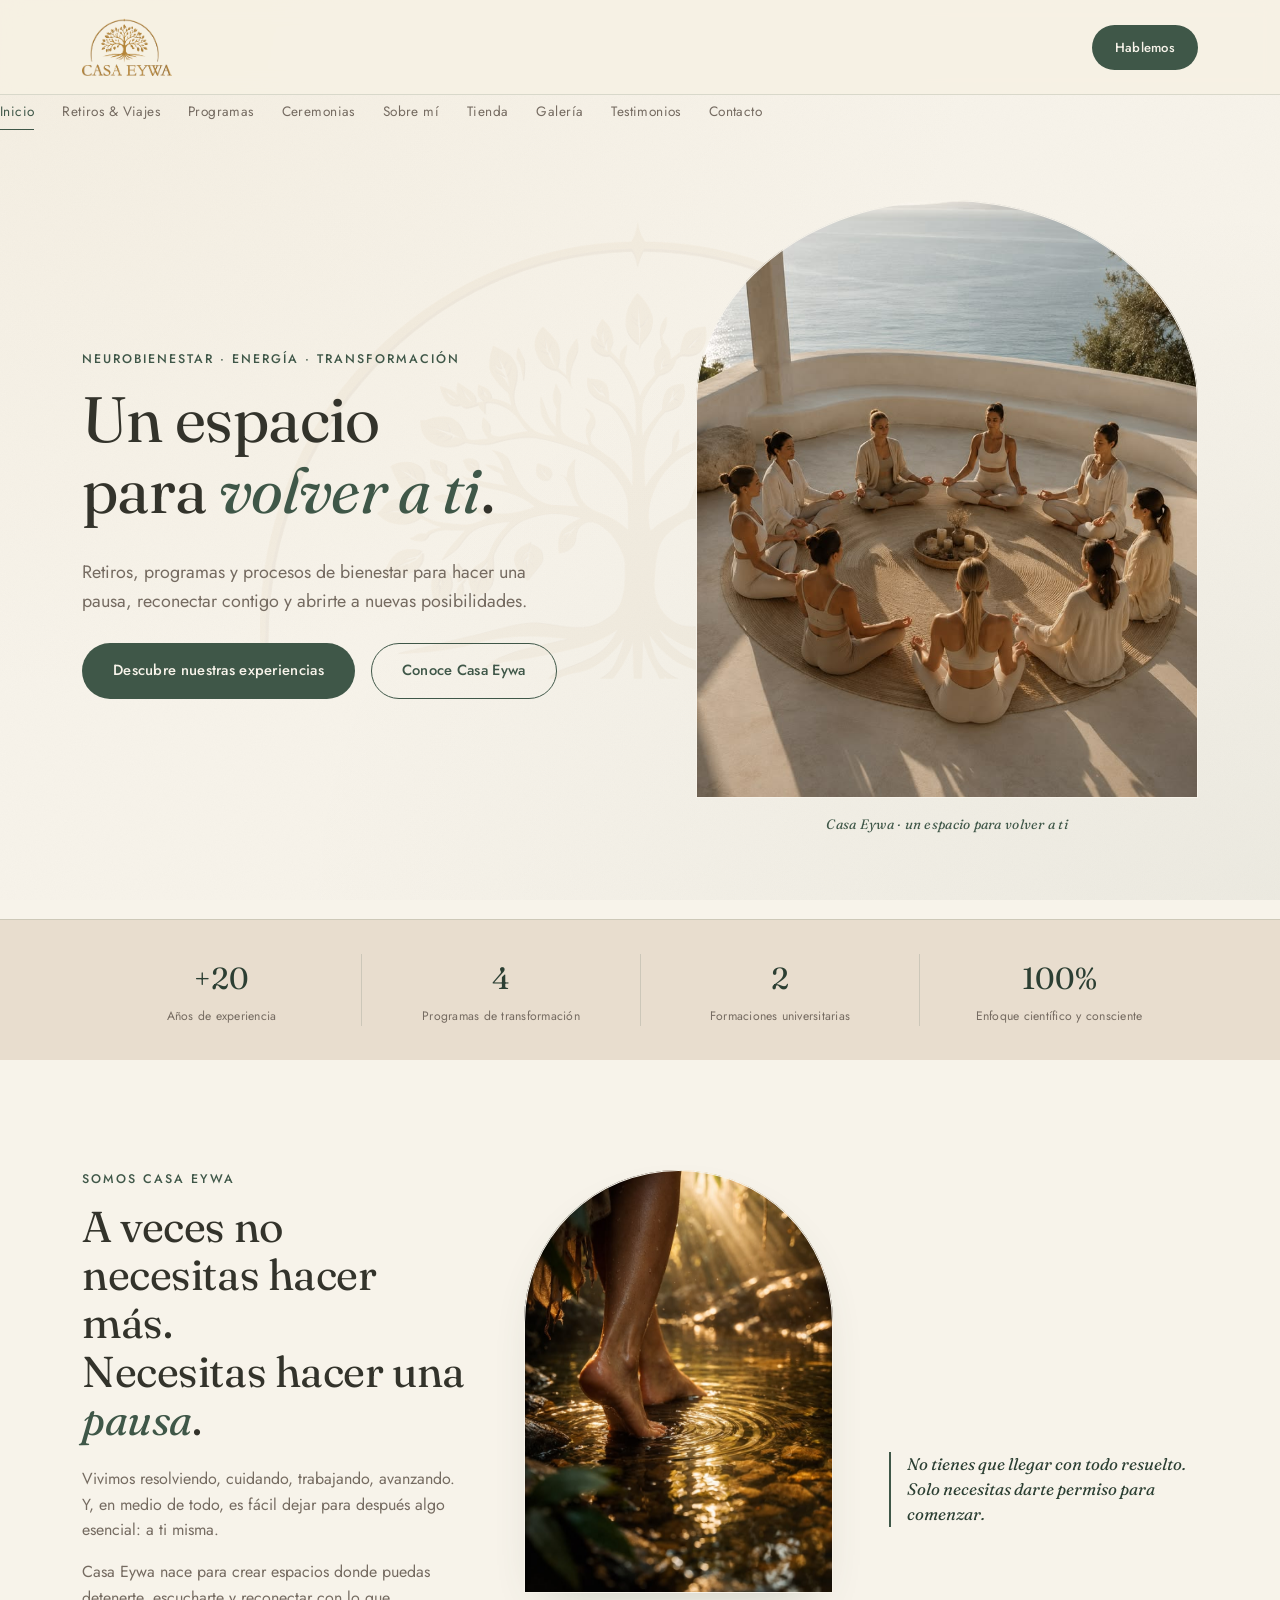
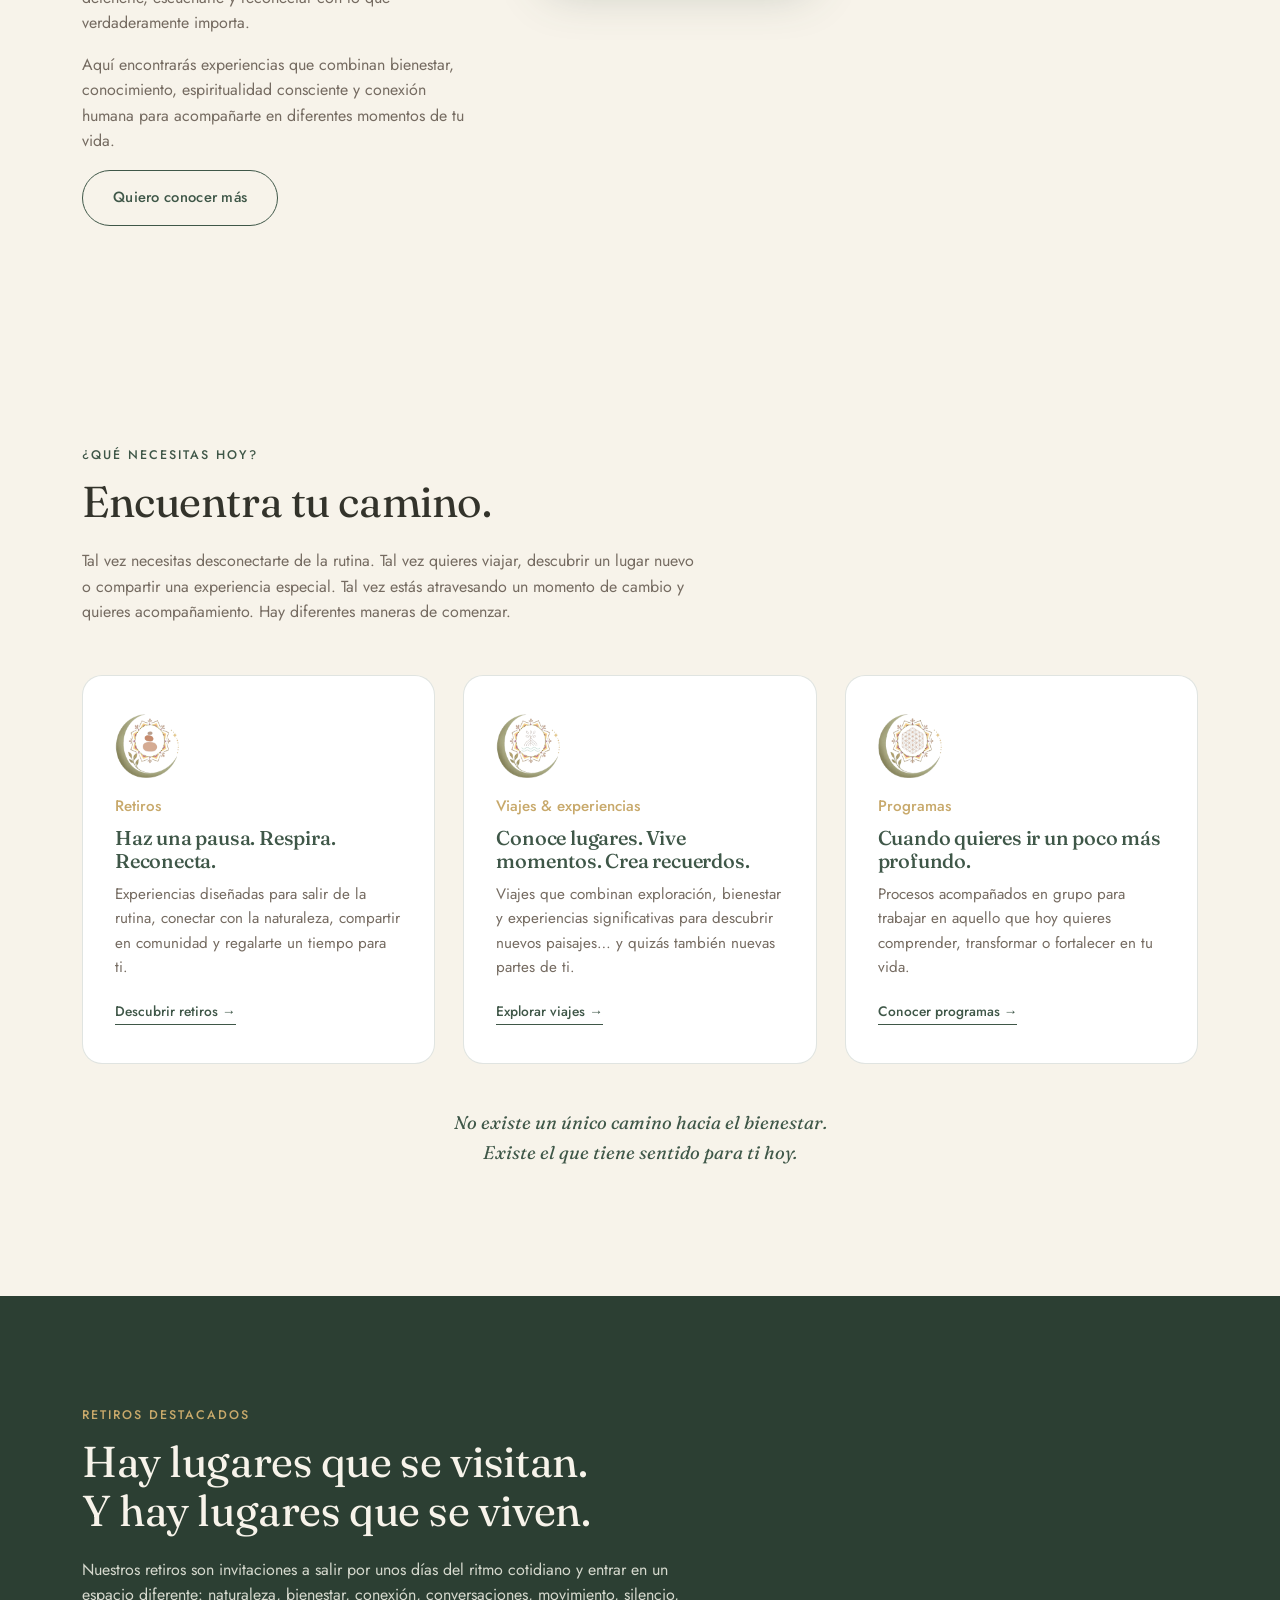
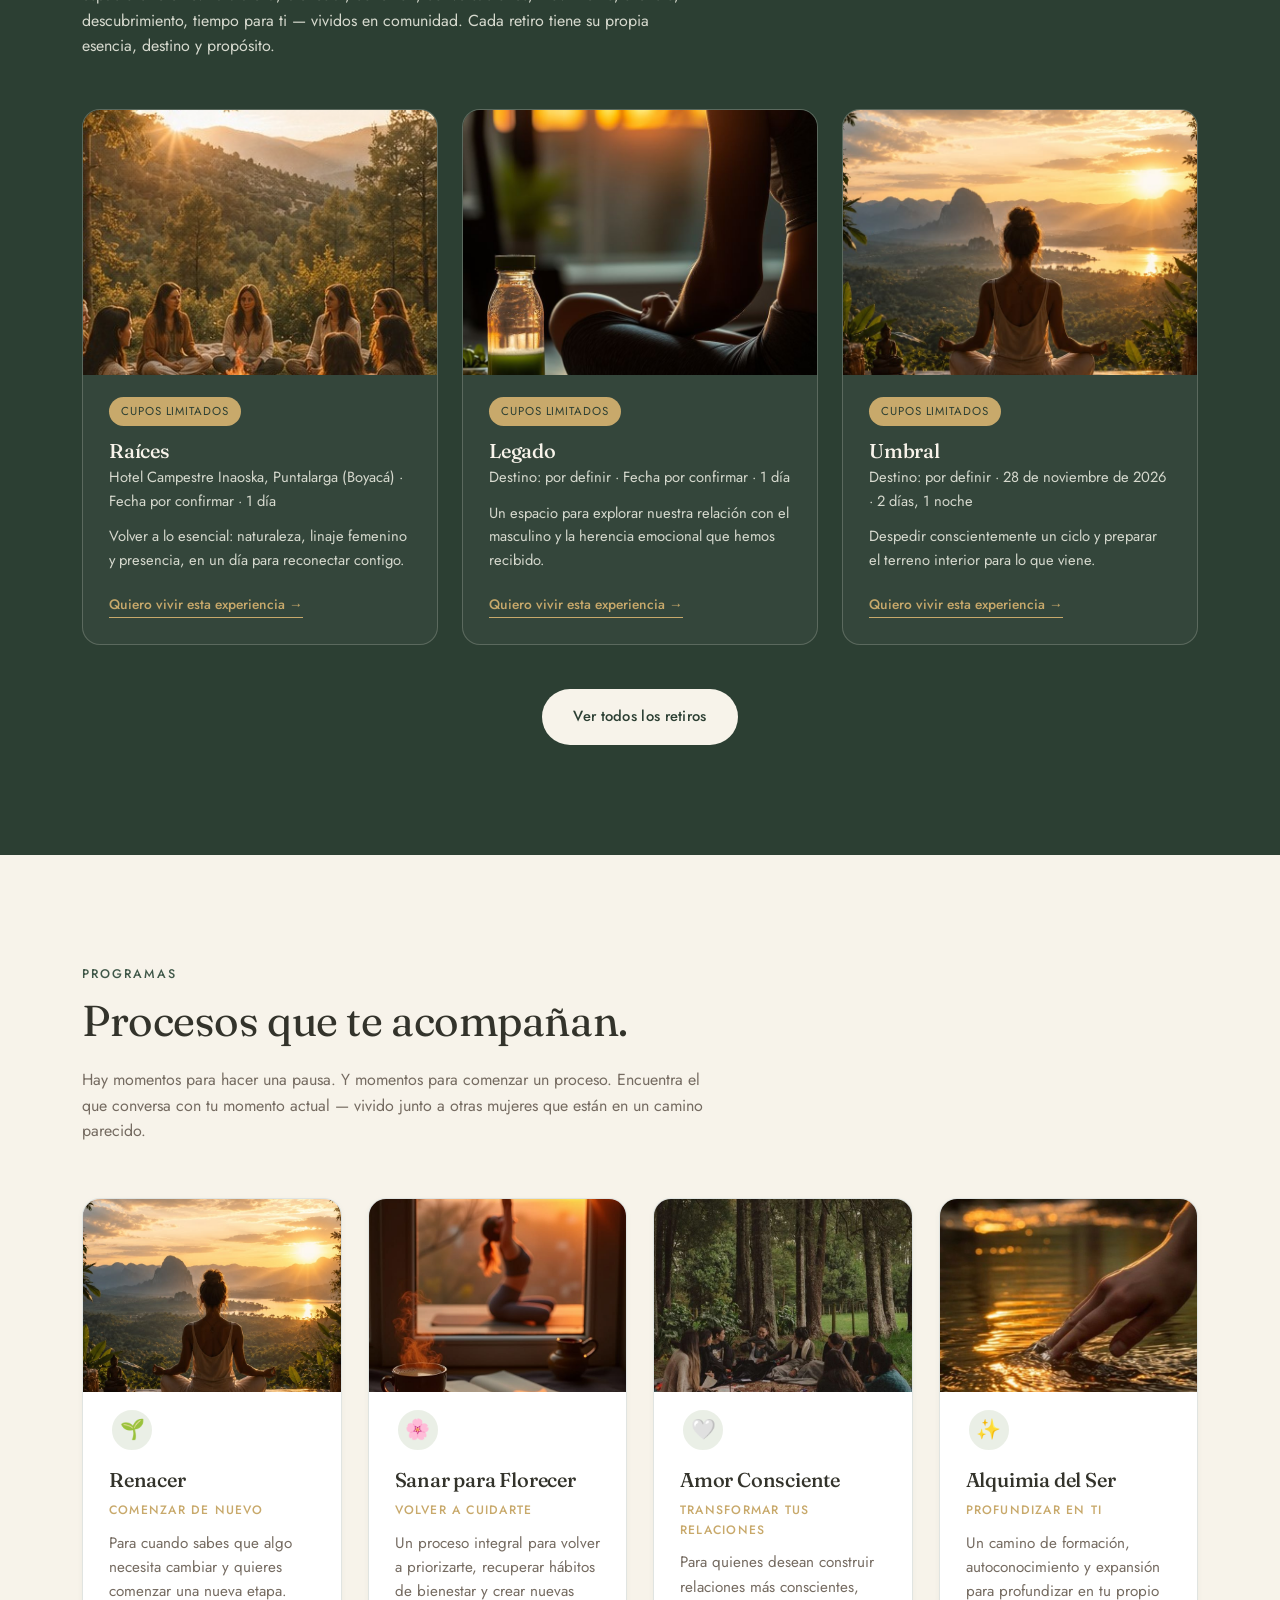
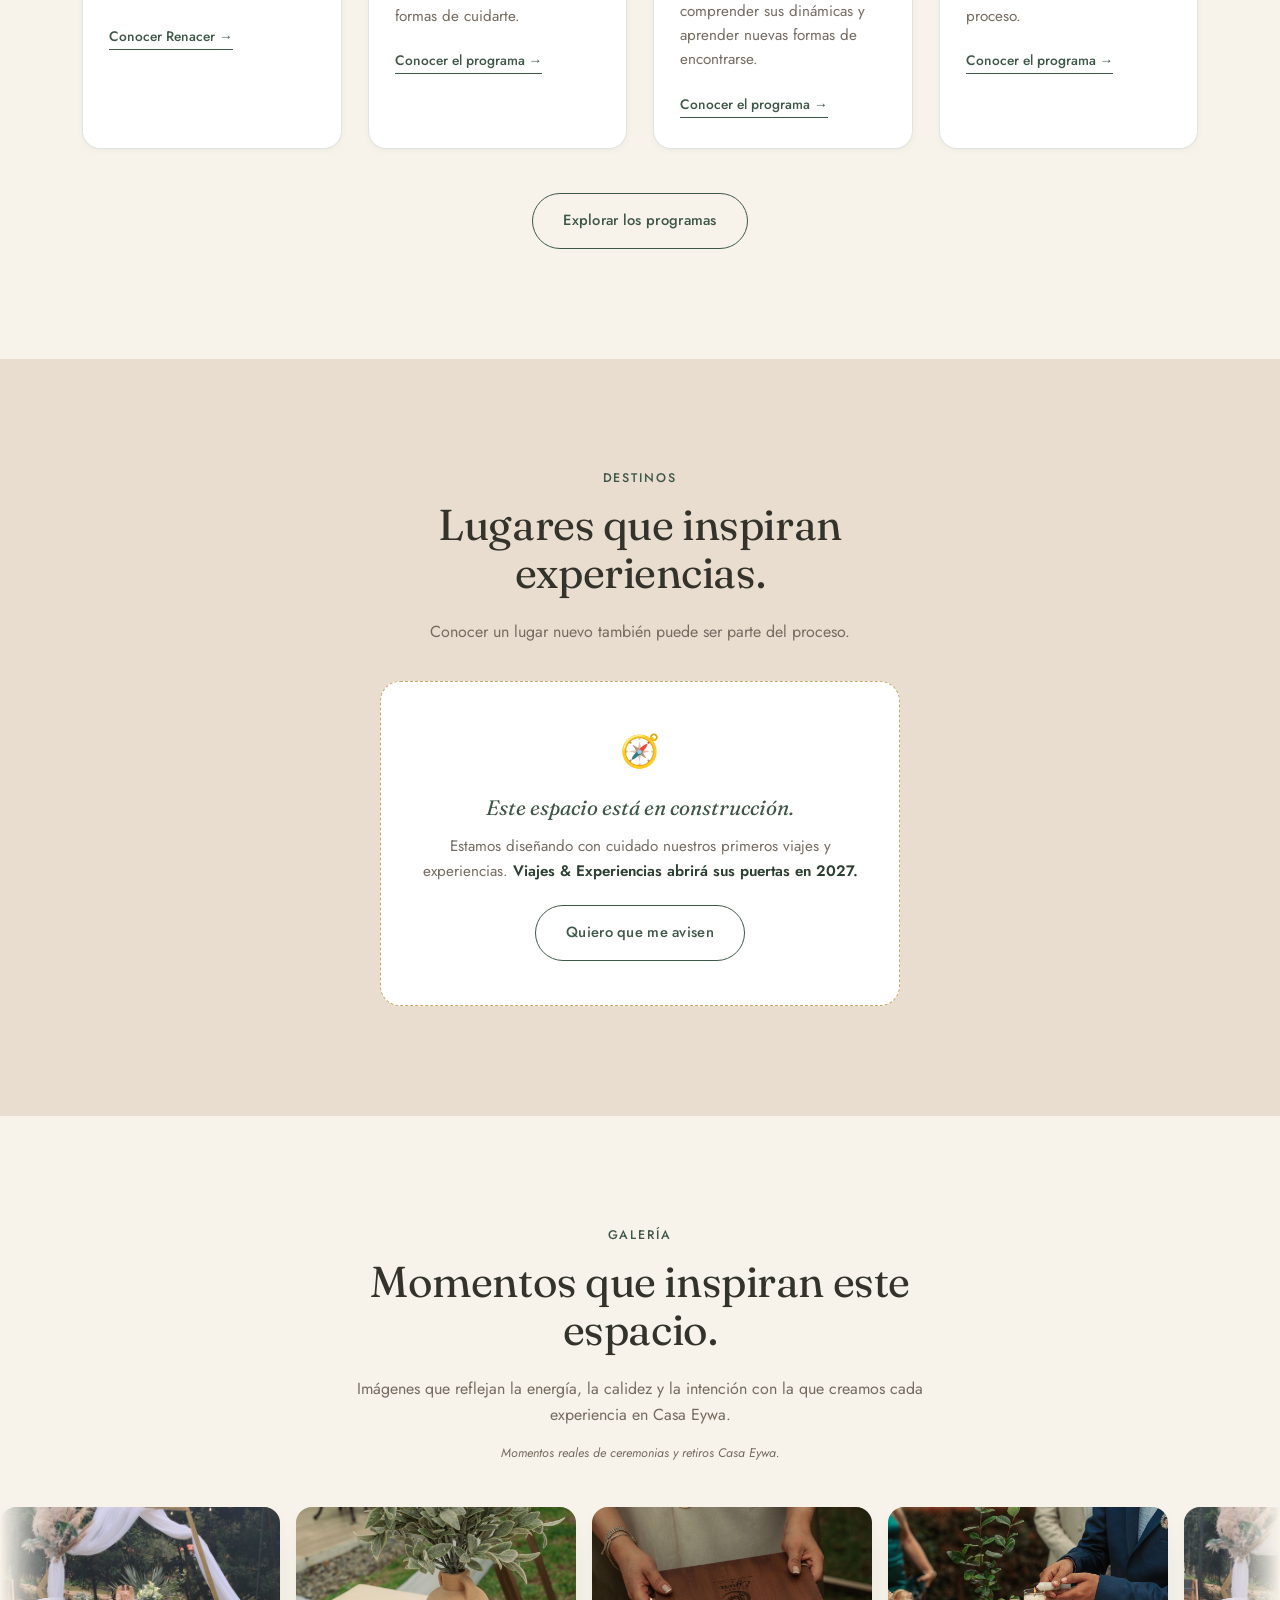
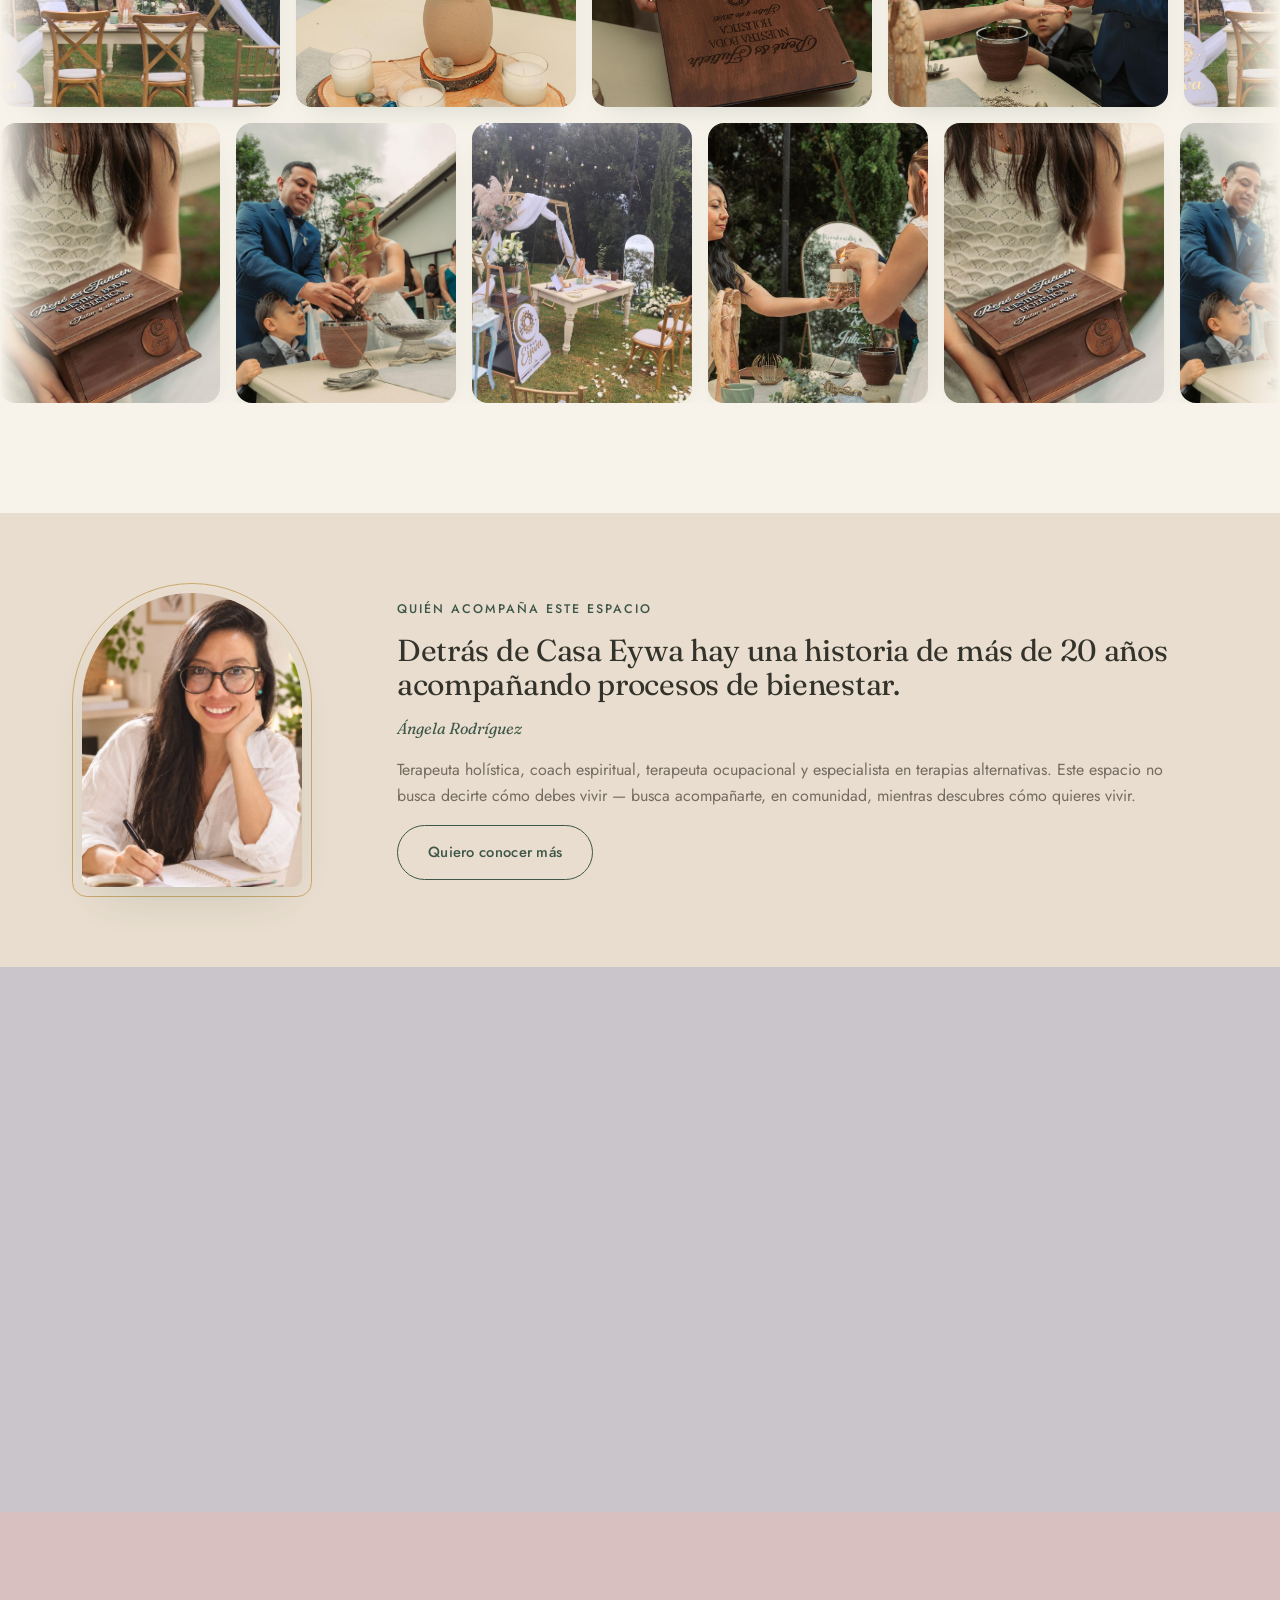
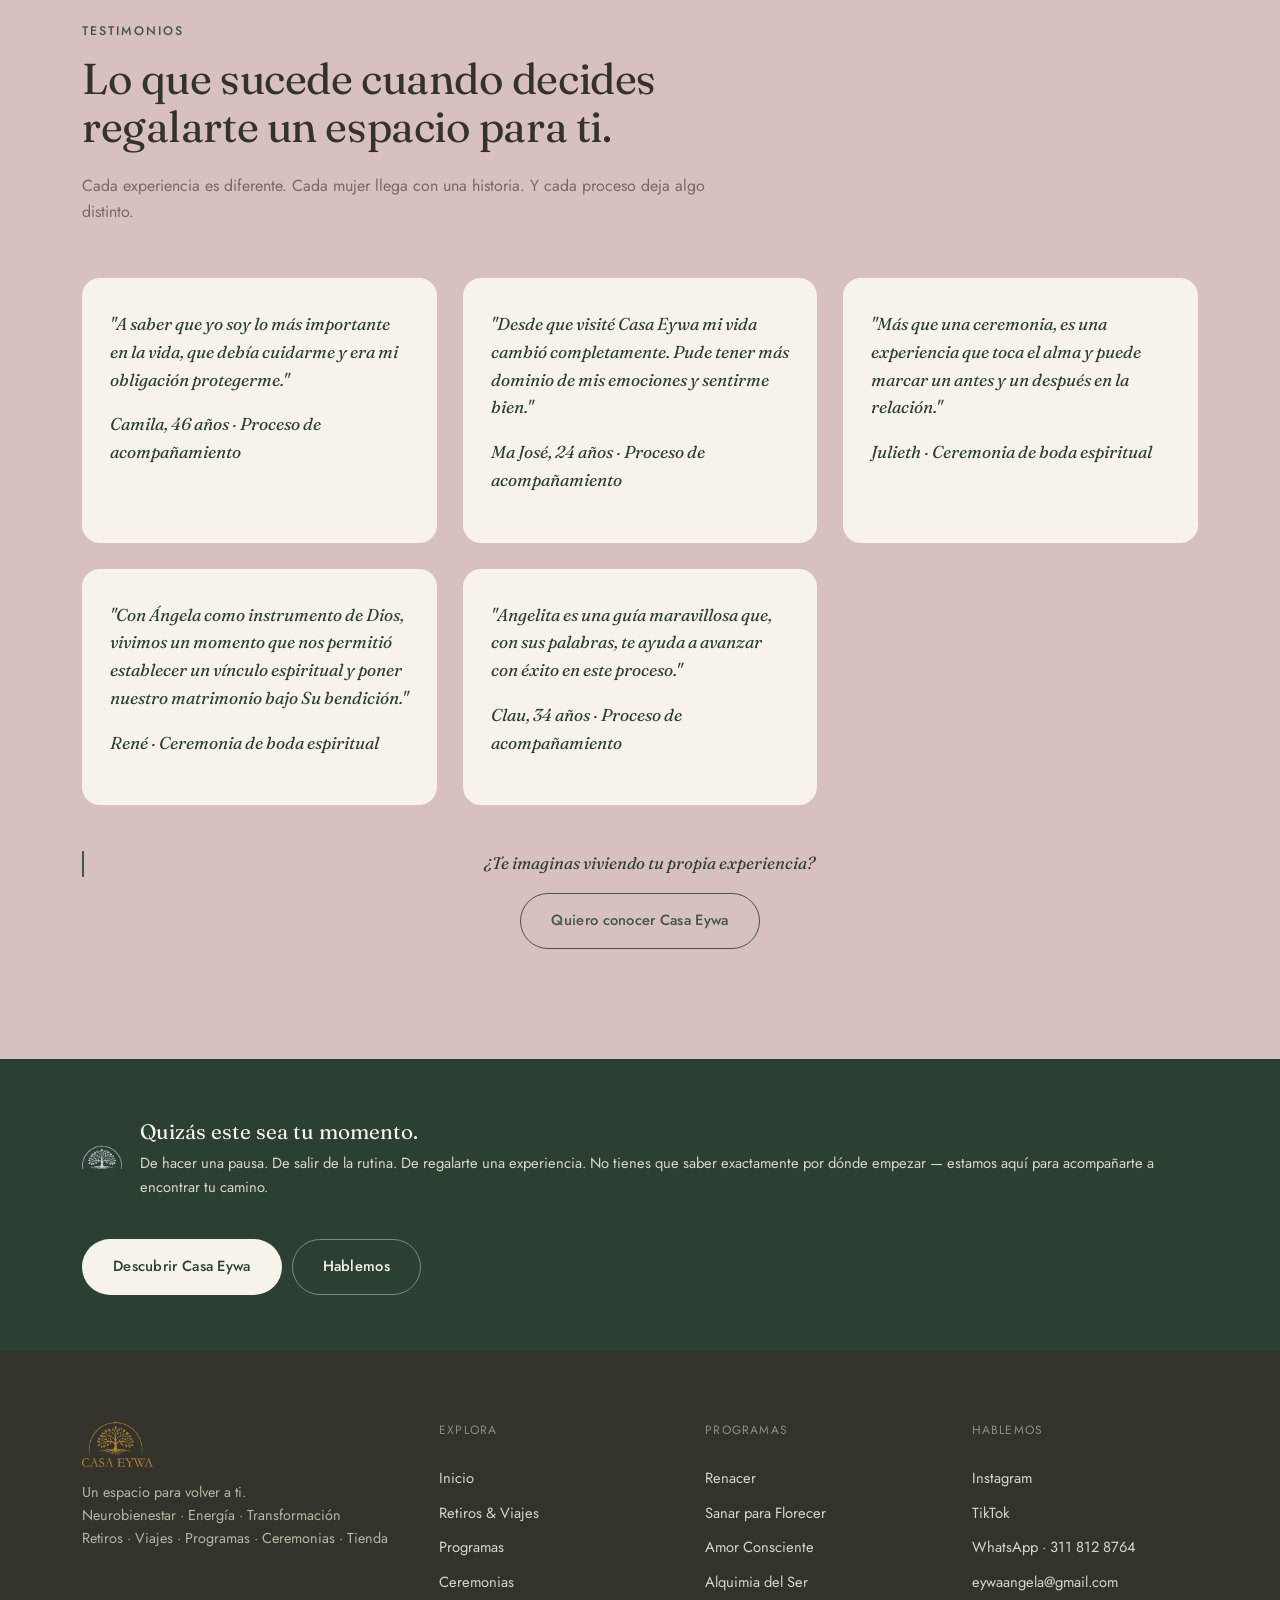
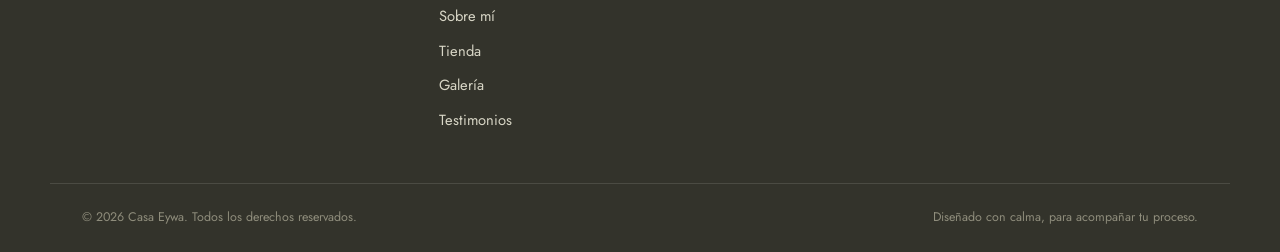
==== commit 42c20081: "Add files via upload" ====
--- a/index.html
+++ b/index.html
@@ -21,7 +21,15 @@
       <img src="img/logo-full.png" alt="Casa Eywa" class="logo-full-img logo-full-header">
     </a>
 
-    <nav class="main-nav" id="mainNav">
+    <div class="header-actions">
+      <a href="contacto.html" class="btn btn-primary btn-sm">Hablemos</a>
+      <button class="nav-toggle" id="navToggle" aria-label="Abrir menú" aria-expanded="false">
+        <span></span><span></span><span></span>
+      </button>
+    </div>
+  </div>
+</header>
+<nav class="main-nav" id="mainNav">
       <a href="index.html" class="active">Inicio</a>
       <a href="retiros-viajes.html">Retiros &amp; Viajes</a>
       <a href="programas.html">Programas</a>
@@ -33,15 +41,6 @@
       <a href="contacto.html">Contacto</a>
     </nav>
 
-    <div class="header-actions">
-      <a href="contacto.html" class="btn btn-primary btn-sm">Hablemos</a>
-      <button class="nav-toggle" id="navToggle" aria-label="Abrir menú" aria-expanded="false">
-        <span></span><span></span><span></span>
-      </button>
-    </div>
-  </div>
-</header>
-
 <!-- ======================= HERO ======================= -->
 <section class="hero">
   <div class="wrap hero-inner">
@@ -240,29 +239,8 @@
     </div>
   </div>
 
-  <div class="gallery-marquee" data-reveal>
-    <div class="marquee-row row-a">
-      <button class="gallery-item" data-full="img/galeria/galeria-01.jpg"><img src="img/galeria/galeria-01.jpg" alt="Arco decorado para una ceremonia Casa Eywa" loading="lazy"></button>
-      <button class="gallery-item" data-full="img/galeria/galeria-02.jpg"><img src="img/galeria/galeria-02.jpg" alt="Altar con velas y cristales, ritual Casa Eywa" loading="lazy"></button>
-      <button class="gallery-item" data-full="img/galeria/galeria-03.jpg"><img src="img/galeria/galeria-03.jpg" alt="Álbum ceremonial Casa Eywa entregado en una boda" loading="lazy"></button>
-      <button class="gallery-item" data-full="img/galeria/galeria-04.jpg"><img src="img/galeria/galeria-04.jpg" alt="Ritual de la llama compartida" loading="lazy"></button>
-      <!-- duplicado para loop continuo -->
-      <button class="gallery-item" data-full="img/galeria/galeria-01.jpg" aria-hidden="true" tabindex="-1"><img src="img/galeria/galeria-01.jpg" alt="" loading="lazy"></button>
-      <button class="gallery-item" data-full="img/galeria/galeria-02.jpg" aria-hidden="true" tabindex="-1"><img src="img/galeria/galeria-02.jpg" alt="" loading="lazy"></button>
-      <button class="gallery-item" data-full="img/galeria/galeria-03.jpg" aria-hidden="true" tabindex="-1"><img src="img/galeria/galeria-03.jpg" alt="" loading="lazy"></button>
-      <button class="gallery-item" data-full="img/galeria/galeria-04.jpg" aria-hidden="true" tabindex="-1"><img src="img/galeria/galeria-04.jpg" alt="" loading="lazy"></button>
-    </div>
-    <div class="marquee-row row-b">
-      <button class="gallery-item" data-full="img/galeria/galeria-05.jpg"><img src="img/galeria/galeria-05.jpg" alt="Caja ceremonial personalizada Casa Eywa" loading="lazy"></button>
-      <button class="gallery-item" data-full="img/galeria/galeria-06.jpg"><img src="img/galeria/galeria-06.jpg" alt="Siembra simbólica en una ceremonia Casa Eywa" loading="lazy"></button>
-      <button class="gallery-item" data-full="img/galeria/galeria-07.jpg"><img src="img/galeria/galeria-07.jpg" alt="Mesa ritual simbólica en una ceremonia Casa Eywa" loading="lazy"></button>
-      <button class="gallery-item" data-full="img/galeria/galeria-08.jpg"><img src="img/galeria/galeria-08.jpg" alt="Encendido de vela simbólica en ceremonia Casa Eywa" loading="lazy"></button>
-      <!-- duplicado para loop continuo -->
-      <button class="gallery-item" data-full="img/galeria/galeria-05.jpg" aria-hidden="true" tabindex="-1"><img src="img/galeria/galeria-05.jpg" alt="" loading="lazy"></button>
-      <button class="gallery-item" data-full="img/galeria/galeria-06.jpg" aria-hidden="true" tabindex="-1"><img src="img/galeria/galeria-06.jpg" alt="" loading="lazy"></button>
-      <button class="gallery-item" data-full="img/galeria/galeria-07.jpg" aria-hidden="true" tabindex="-1"><img src="img/galeria/galeria-07.jpg" alt="" loading="lazy"></button>
-      <button class="gallery-item" data-full="img/galeria/galeria-08.jpg" aria-hidden="true" tabindex="-1"><img src="img/galeria/galeria-08.jpg" alt="" loading="lazy"></button>
-    </div>
+  <div class="gallery-marquee" data-reveal id="gallery-marquee">
+    <!-- Las filas de imágenes/videos se cargan desde content/galeria.json (editable desde /admin) -->
   </div>
 </section>
 
@@ -270,6 +248,7 @@
 <div class="lightbox" id="lightbox">
   <button class="lightbox-close" id="lightboxClose" aria-label="Cerrar">×</button>
   <img src="" alt="" id="lightboxImg">
+  <video id="lightboxVideo" controls playsinline style="display:none; max-width:100%; max-height:88vh; border-radius:10px; box-shadow:0 20px 60px rgba(0,0,0,.4);"></video>
 </div>
 
 <!-- ======================= QUIÉN ACOMPAÑA ESTE ESPACIO ======================= -->
--- a/css/style.css
+++ b/css/style.css
@@ -121,13 +121,14 @@
 .logo-full-footer{ height:46px; }
 @media (max-width:980px){ .logo-full-header{ height:48px; } }
 
-.main-nav{ display:flex; gap:34px; }
+.main-nav{ display:flex; gap:28px; }
 .main-nav a{
-  font-size:.88rem; letter-spacing:.03em;
+  font-size:.85rem; letter-spacing:.03em;
   color:var(--ink-soft);
   padding:6px 0;
   border-bottom:1px solid transparent;
   transition:color .2s, border-color .2s;
+  white-space:nowrap;
 }
 .main-nav a:hover, .main-nav a.active{ color:var(--olive); border-color:var(--olive); }
 
@@ -138,9 +139,13 @@
 }
 .nav-toggle span{ width:22px; height:1.5px; background:var(--ink); }
 
-@media (max-width:980px){
+/* El <nav id="mainNav"> vive FUERA de <header> a propósito: si quedara
+   adentro, el backdrop-filter del header crea un "containing block"
+   propio para elementos position:fixed, y el menú móvil se comprime
+   dentro de la altura del header en vez de cubrir toda la pantalla. */
+@media (max-width:1100px){
   .main-nav{
-    position:fixed; inset:70px 0 0 0; z-index:90;
+    position:fixed; inset:0; z-index:90;
     background:var(--cream);
     flex-direction:column; align-items:center; justify-content:center;
     gap:28px;
@@ -438,11 +443,17 @@
   transition:transform .35s ease, box-shadow .35s ease;
 }
 .gallery-item:hover{ transform:translateY(-6px); box-shadow:0 22px 40px -18px rgba(63,87,72,0.4); }
-.gallery-item img{
+.gallery-item img, .gallery-item video{
   width:100%; height:100%; object-fit:cover; display:block;
   transition:transform .6s ease;
 }
-.gallery-item:hover img{ transform:scale(1.08); }
+.gallery-item:hover img, .gallery-item:hover video{ transform:scale(1.08); }
+.gallery-item .video-badge{
+  position:absolute; top:10px; right:10px; z-index:2;
+  background:rgba(43,42,33,.55); color:#fff; font-size:.7rem;
+  padding:3px 9px; border-radius:100px; letter-spacing:.03em;
+  pointer-events:none;
+}
 .marquee-row.row-b .gallery-item{ width:220px; height:280px; }
 
 @media (max-width:760px){
